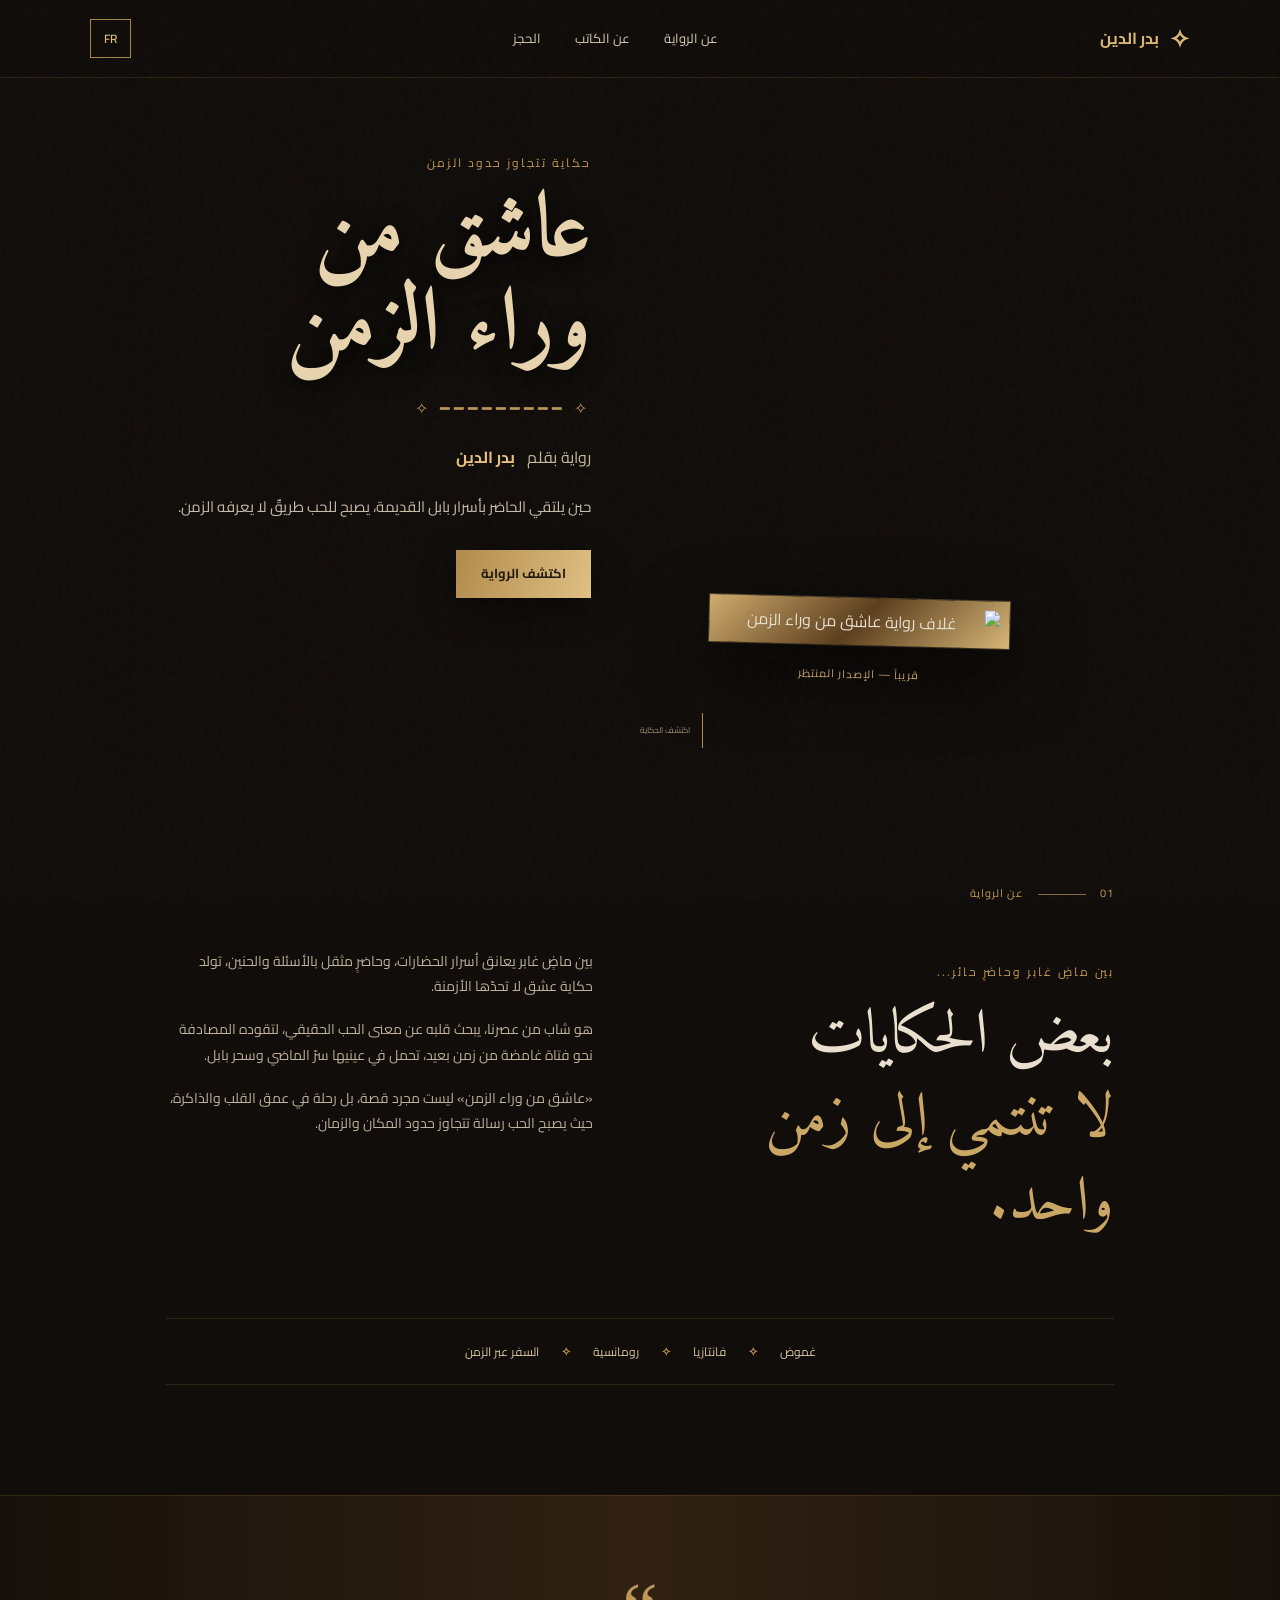
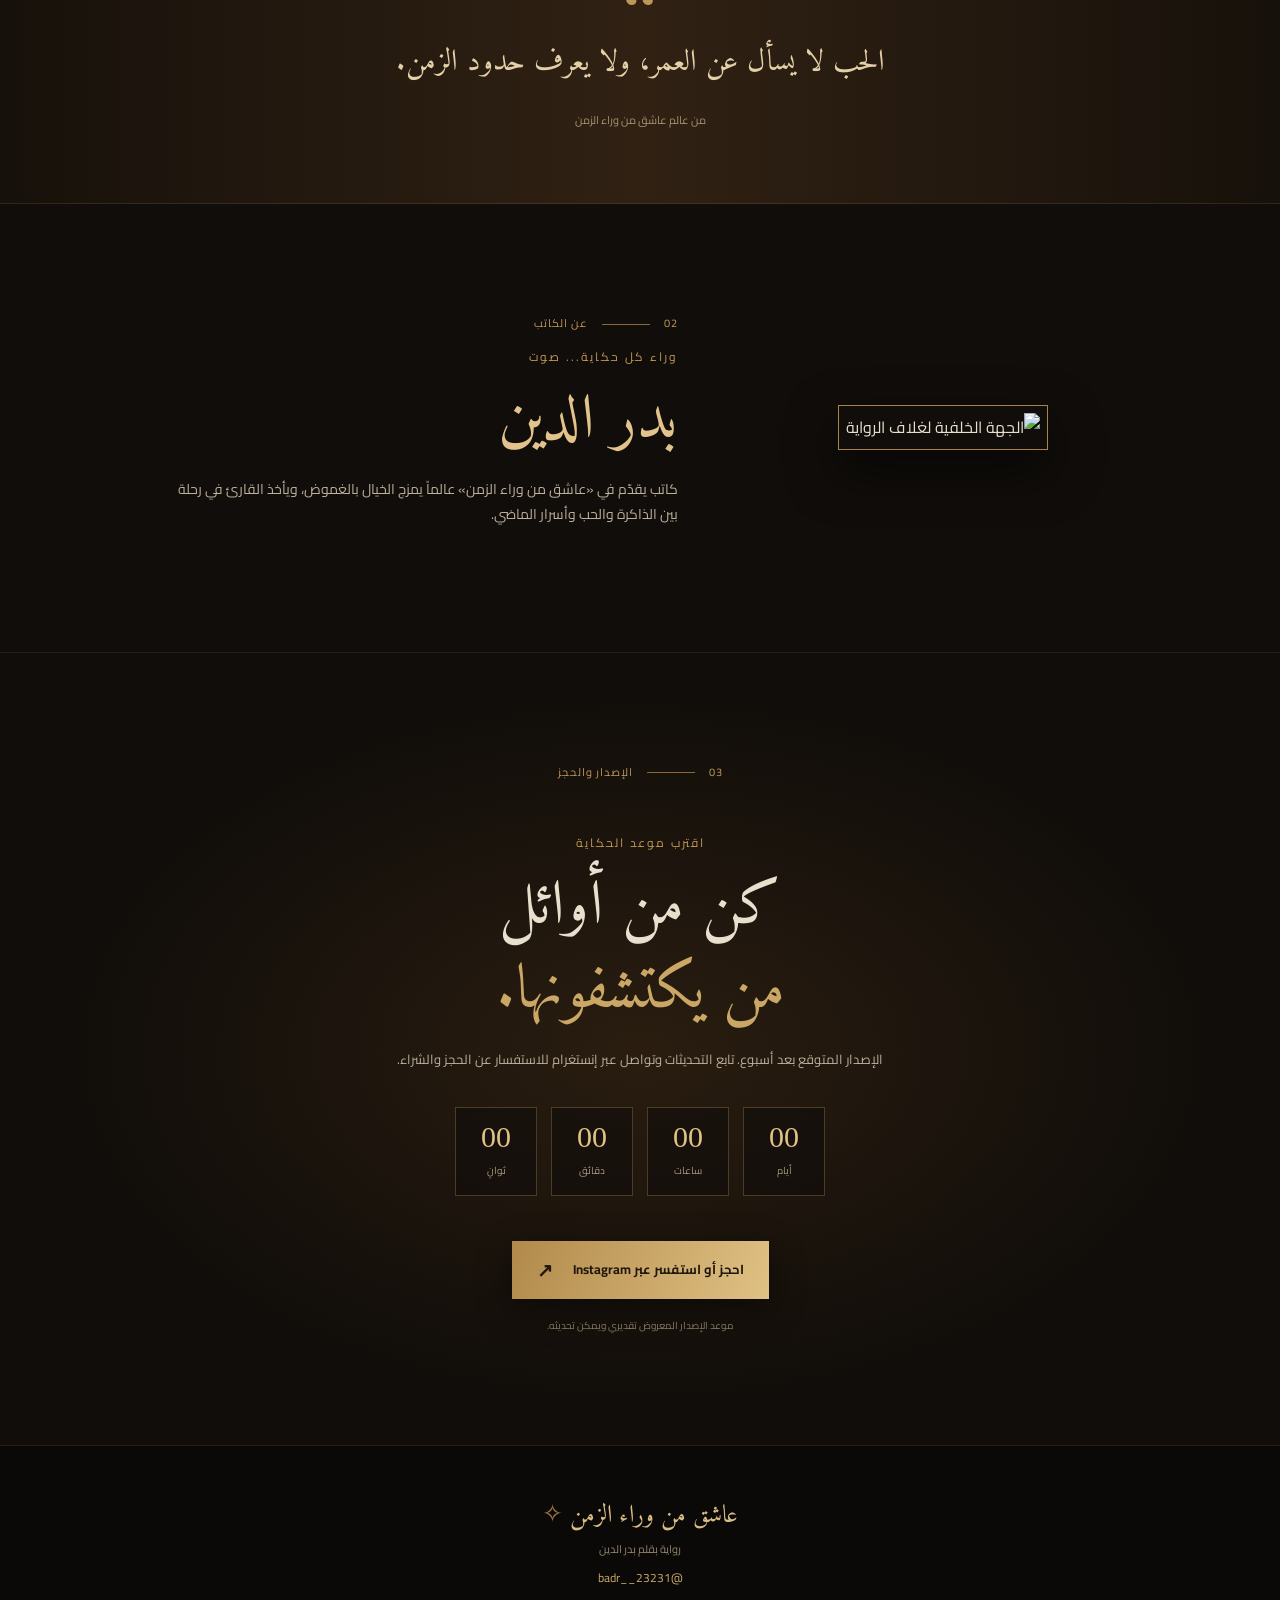
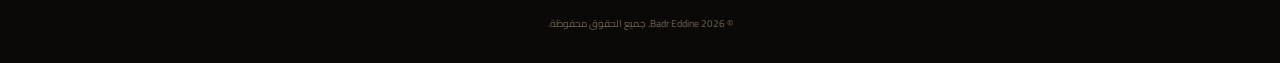
==== index.html @ f55bd892 "Add files via upload" ====
<!doctype html>
<html lang="ar" dir="rtl">
<head>
  <meta charset="utf-8">
  <meta name="viewport" content="width=device-width, initial-scale=1">
  <meta name="theme-color" content="#100d0a">
  <meta name="description" content="عاشق من وراء الزمن — رواية بقلم بدر الدين. حكاية عشق وغموض بين الحاضر وبابل القديمة.">
  <title>عاشق من وراء الزمن | بدر الدين</title>
  <link rel="preconnect" href="https://fonts.googleapis.com">
  <link rel="preconnect" href="https://fonts.gstatic.com" crossorigin>
  <link href="https://fonts.googleapis.com/css2?family=Amiri:wght@400;700&family=Cairo:wght@400;500;600;700;800&display=swap" rel="stylesheet">
  <link rel="stylesheet" href="style.css">
</head>
<body>
  <div class="grain"></div>
  <header class="topbar">
    <a class="brand" href="#home" aria-label="الرئيسية">
      <span class="brand-mark">✧</span>
      <span data-ar="بدر الدين" data-fr="Badr Eddine">بدر الدين</span>
    </a>
    <nav>
      <a href="#story" data-ar="عن الرواية" data-fr="Le roman">عن الرواية</a>
      <a href="#author" data-ar="عن الكاتب" data-fr="L’auteur">عن الكاتب</a>
      <a href="#reserve" data-ar="الحجز" data-fr="Réservation">الحجز</a>
    </nav>
    <button class="lang-switch" id="langBtn" type="button" aria-label="Change language">FR</button>
  </header>

  <main id="home">
    <section class="hero">
      <div class="hero-shade"></div>
      <div class="hero-content">
        <p class="eyebrow" data-ar="حكاية تتجاوز حدود الزمن" data-fr="Une histoire au-delà du temps">حكاية تتجاوز حدود الزمن</p>
        <h1 data-ar="عاشق من<br>وراء الزمن" data-fr="Un amoureux<br>au-delà du temps">عاشق من<br>وراء الزمن</h1>
        <div class="ornament">✧ ━━━━━━━━━ ✧</div>
        <p class="byline"><span data-ar="رواية بقلم" data-fr="Un roman de">رواية بقلم</span> <strong data-ar="بدر الدين" data-fr="Badr Eddine">بدر الدين</strong></p>
        <p class="hero-copy" data-ar="حين يلتقي الحاضر بأسرار بابل القديمة، يصبح للحب طريقٌ لا يعرفه الزمن." data-fr="Lorsque le présent rencontre les secrets de l’ancienne Babylone, l’amour emprunte un chemin que le temps ne connaît pas.">حين يلتقي الحاضر بأسرار بابل القديمة، يصبح للحب طريقٌ لا يعرفه الزمن.</p>
        <a class="button button-gold" href="#story" data-ar="اكتشف الرواية" data-fr="Découvrir le roman">اكتشف الرواية</a>
      </div>
      <div class="hero-cover-wrap">
        <div class="cover-frame"><img src="assets/front-cover.png" alt="غلاف رواية عاشق من وراء الزمن"></div>
        <span class="cover-caption" data-ar="قريباً — الإصدار المنتظر" data-fr="Bientôt — sortie attendue">قريباً — الإصدار المنتظر</span>
      </div>
      <div class="scroll-cue"><span></span><small data-ar="اكتشف الحكاية" data-fr="Explorer">اكتشف الحكاية</small></div>
    </section>

    <section class="intro section" id="story">
      <div class="section-label"><span>01</span><i></i><span data-ar="عن الرواية" data-fr="Le roman">عن الرواية</span></div>
      <div class="intro-grid">
        <div>
          <p class="kicker" data-ar="بين ماضٍ غابر وحاضرٍ حائر..." data-fr="Entre un passé lointain et un présent troublé...">بين ماضٍ غابر وحاضرٍ حائر...</p>
          <h2 data-ar="بعض الحكايات<br><em>لا تنتمي إلى زمن واحد.</em>" data-fr="Certaines histoires<br><em>n’appartiennent à aucune époque.</em>">بعض الحكايات<br><em>لا تنتمي إلى زمن واحد.</em></h2>
        </div>
        <div class="story-text">
          <p data-ar="بين ماضٍ غابر يعانق أسرار الحضارات، وحاضرٍ مثقل بالأسئلة والحنين، تولد حكاية عشق لا تحدّها الأزمنة." data-fr="Entre un passé lointain, gardien des secrets des civilisations, et un présent chargé de questions et de nostalgie, naît une histoire d’amour que le temps ne peut limiter.">بين ماضٍ غابر يعانق أسرار الحضارات، وحاضرٍ مثقل بالأسئلة والحنين، تولد حكاية عشق لا تحدّها الأزمنة.</p>
          <p data-ar="هو شاب من عصرنا، يبحث قلبه عن معنى الحب الحقيقي، لتقوده المصادفة نحو فتاة غامضة من زمن بعيد، تحمل في عينيها سرّ الماضي وسحر بابل." data-fr="C’est un jeune homme de notre époque, en quête du véritable amour. Le hasard le conduit vers une jeune femme mystérieuse venue d’un autre temps, porteuse des secrets du passé et de la magie de Babylone.">هو شاب من عصرنا، يبحث قلبه عن معنى الحب الحقيقي، لتقوده المصادفة نحو فتاة غامضة من زمن بعيد، تحمل في عينيها سرّ الماضي وسحر بابل.</p>
          <p data-ar="«عاشق من وراء الزمن» ليست مجرد قصة، بل رحلة في عمق القلب والذاكرة، حيث يصبح الحب رسالة تتجاوز حدود المكان والزمان." data-fr="« Un amoureux au-delà du temps » est plus qu’une histoire : un voyage au cœur de l’âme et de la mémoire, où l’amour devient un message qui dépasse l’espace et le temps.">«عاشق من وراء الزمن» ليست مجرد قصة، بل رحلة في عمق القلب والذاكرة، حيث يصبح الحب رسالة تتجاوز حدود المكان والزمان.</p>
        </div>
      </div>
      <div class="themes">
        <span data-ar="غموض" data-fr="Mystère">غموض</span><b>✧</b>
        <span data-ar="فانتازيا" data-fr="Fantasy">فانتازيا</span><b>✧</b>
        <span data-ar="رومانسية" data-fr="Romance">رومانسية</span><b>✧</b>
        <span data-ar="السفر عبر الزمن" data-fr="Voyage dans le temps">السفر عبر الزمن</span>
      </div>
    </section>

    <section class="quote-band">
      <div class="quote-symbol">“</div>
      <blockquote data-ar="الحب لا يسأل عن العمر، ولا يعرف حدود الزمن." data-fr="L’amour ne demande pas l’âge et ne connaît pas les frontières du temps.">الحب لا يسأل عن العمر، ولا يعرف حدود الزمن.</blockquote>
      <span data-ar="من عالم عاشق من وراء الزمن" data-fr="De l’univers du roman">من عالم عاشق من وراء الزمن</span>
    </section>

    <section class="author section" id="author">
      <div class="author-art"><img src="assets/back-cover.png" alt="الجهة الخلفية لغلاف الرواية"></div>
      <div class="author-copy">
        <div class="section-label"><span>02</span><i></i><span data-ar="عن الكاتب" data-fr="L’auteur">عن الكاتب</span></div>
        <p class="kicker" data-ar="وراء كل حكاية... صوت" data-fr="Derrière chaque histoire… une voix">وراء كل حكاية... صوت</p>
        <h2 data-ar="بدر الدين" data-fr="Badr Eddine">بدر الدين</h2>
        <p data-ar="كاتب يقدّم في «عاشق من وراء الزمن» عالماً يمزج الخيال بالغموض، ويأخذ القارئ في رحلة بين الذاكرة والحب وأسرار الماضي." data-fr="Avec « Un amoureux au-delà du temps », Badr Eddine propose un univers mêlant imaginaire et mystère, dans un voyage entre mémoire, amour et secrets du passé.">كاتب يقدّم في «عاشق من وراء الزمن» عالماً يمزج الخيال بالغموض، ويأخذ القارئ في رحلة بين الذاكرة والحب وأسرار الماضي.</p>
      </div>
    </section>

    <section class="release section" id="reserve">
      <div class="section-label"><span>03</span><i></i><span data-ar="الإصدار والحجز" data-fr="Sortie et réservation">الإصدار والحجز</span></div>
      <p class="kicker" data-ar="اقترب موعد الحكاية" data-fr="Le début de l’histoire approche">اقترب موعد الحكاية</p>
      <h2 data-ar="كن من أوائل<br><em>من يكتشفونها.</em>" data-fr="Soyez parmi les premiers<br><em>à la découvrir.</em>">كن من أوائل<br><em>من يكتشفونها.</em></h2>
      <p class="release-note" data-ar="الإصدار المتوقع بعد أسبوع. تابع التحديثات وتواصل عبر إنستغرام للاستفسار عن الحجز والشراء." data-fr="Sortie prévue dans une semaine. Suivez les actualités et contactez-nous sur Instagram pour toute question concernant la réservation et l’achat.">الإصدار المتوقع بعد أسبوع. تابع التحديثات وتواصل عبر إنستغرام للاستفسار عن الحجز والشراء.</p>
      <div class="countdown" aria-label="العد التنازلي">
        <div><strong id="days">07</strong><span data-ar="أيام" data-fr="Jours">أيام</span></div>
        <div><strong id="hours">00</strong><span data-ar="ساعات" data-fr="Heures">ساعات</span></div>
        <div><strong id="minutes">00</strong><span data-ar="دقائق" data-fr="Minutes">دقائق</span></div>
        <div><strong id="seconds">00</strong><span data-ar="ثوانٍ" data-fr="Secondes">ثوانٍ</span></div>
      </div>
      <a class="button button-gold instagram-button" href="https://www.instagram.com/badr__23231/" target="_blank" rel="noopener noreferrer">
        <span data-ar="احجز أو استفسر عبر Instagram" data-fr="Réserver ou demander via Instagram">احجز أو استفسر عبر Instagram</span><b>↗</b>
      </a>
      <small class="fineprint" data-ar="موعد الإصدار المعروض تقديري ويمكن تحديثه." data-fr="La date de sortie affichée est indicative et peut être modifiée.">موعد الإصدار المعروض تقديري ويمكن تحديثه.</small>
    </section>
  </main>

  <footer>
    <div class="footer-brand">عاشق من وراء الزمن <span>✧</span></div>
    <p data-ar="رواية بقلم بدر الدين" data-fr="Un roman de Badr Eddine">رواية بقلم بدر الدين</p>
    <a href="https://www.instagram.com/badr__23231/" target="_blank" rel="noopener noreferrer">@badr__23231</a>
    <small>© <span id="year"></span> Badr Eddine. <span data-ar="جميع الحقوق محفوظة." data-fr="Tous droits réservés.">جميع الحقوق محفوظة.</span></small>
  </footer>
  <script src="script.js"></script>
</body>
</html>
---- style.css ----
*{box-sizing:border-box}html{scroll-behavior:smooth}body{margin:0;background:#100d0a;color:#e9dfce;font-family:"Cairo",sans-serif;line-height:1.8}body:lang(fr){font-family:"Cairo",sans-serif}.grain{position:fixed;inset:0;pointer-events:none;z-index:10;opacity:.07;background-image:url("data:image/svg+xml,%3Csvg viewBox='0 0 180 180' xmlns='http://www.w3.org/2000/svg'%3E%3Cfilter id='n'%3E%3CfeTurbulence type='fractalNoise' baseFrequency='.9' numOctaves='3' stitchTiles='stitch'/%3E%3C/filter%3E%3Crect width='100%25' height='100%25' filter='url(%23n)' opacity='.35'/%3E%3C/svg%3E")}.topbar{height:78px;padding:0 7vw;display:flex;align-items:center;justify-content:space-between;background:#100d0ae8;border-bottom:1px solid #b28b4b30;position:absolute;z-index:5;top:0;left:0;right:0}.brand{display:flex;gap:10px;align-items:center;color:#d9b875;text-decoration:none;font-weight:700}.brand-mark{font-size:25px}nav{display:flex;gap:34px}nav a{color:#d8cbb8;text-decoration:none;font-size:13px;transition:.2s}nav a:hover,footer a:hover{color:#d8b36d}.lang-switch{border:1px solid #a8864c;color:#e5c27e;background:transparent;padding:7px 13px;cursor:pointer;font:600 12px Cairo}.hero{min-height:760px;position:relative;display:grid;grid-template-columns:1.1fr .9fr;align-items:center;padding:140px 12vw 90px;overflow:hidden;background:linear-gradient(90deg,#100d0a 5%,#100d0ac9 45%,#100d0a55),url("assets/back-cover.png") center/cover}.hero:after{content:"";position:absolute;inset:0;background:radial-gradient(ellipse at 70% 50%,transparent 0,#100d0a88 72%);pointer-events:none}.hero-content,.hero-cover-wrap{position:relative;z-index:1}.eyebrow,.kicker{color:#c49a55;letter-spacing:2px;font-size:12px}.hero h1{font-family:"Amiri",serif;font-size:clamp(58px,7vw,100px);line-height:1.05;font-weight:700;margin:12px 0;color:#e7d4ae;text-shadow:0 5px 25px #000}.ornament{color:#bd9659;letter-spacing:4px;margin:20px 0}.byline{color:#c6b79e}.byline strong{color:#e6c27d;margin-inline-start:8px}.hero-copy{max-width:460px;color:#c7bba9;font-size:15px;margin:22px 0 30px}.button{display:inline-flex;align-items:center;gap:20px;padding:12px 25px;text-decoration:none;font-size:13px;font-weight:700;transition:.25s}.button-gold{background:linear-gradient(110deg,#b18a4b,#e0c184);color:#21180d;box-shadow:0 10px 35px #0007}.button-gold:hover{transform:translateY(-3px);box-shadow:0 14px 38px #000a}.hero-cover-wrap{justify-self:center;width:min(300px,80%);text-align:center;transform:rotate(1.5deg)}.cover-frame{padding:9px;background:linear-gradient(135deg,#d0ac6d,#5b3e1d,#d7b777);box-shadow:0 25px 70px #000c,0 0 0 1px #e0bd7a55}.cover-frame img{display:block;width:100%;height:auto}.cover-caption{display:block;margin-top:20px;color:#c5a36b;font-size:11px;letter-spacing:1px}.scroll-cue{position:absolute;bottom:26px;left:50%;z-index:2;display:flex;align-items:center;gap:12px;color:#9d8d75;font-size:10px}.scroll-cue span{height:35px;width:1px;background:#b58b4e}.section{padding:110px 13vw}.section-label{display:flex;align-items:center;gap:14px;color:#c29a5a;font-size:11px;letter-spacing:1px}.section-label i{display:block;width:48px;height:1px;background:#88683b}.intro-grid{display:grid;grid-template-columns:1fr 1fr;gap:10%;margin-top:45px}.intro h2,.author h2,.release h2{font-family:"Amiri",serif;font-size:clamp(38px,5vw,62px);line-height:1.35;font-weight:400;margin:12px 0}.intro h2 em,.release h2 em{font-style:normal;color:#cba766}.story-text{color:#bdb09c;font-size:14px}.story-text p{margin:0 0 18px}.themes{display:flex;justify-content:center;align-items:center;gap:22px;margin-top:60px;padding:22px 0;border-top:1px solid #a7834933;border-bottom:1px solid #a7834933;color:#d8c6a5;font-size:12px}.themes b{color:#b58b4e}.quote-band{padding:70px 20px;text-align:center;background:linear-gradient(90deg,#17110b,#302113,#17110b);border-block:1px solid #a7834930}.quote-symbol{font:80px Georgia;color:#bd9659;height:55px}.quote-band blockquote{font:30px "Amiri",serif;color:#e4d0a8;margin:15px auto}.quote-band span{font-size:11px;color:#a99472}.author{display:grid;grid-template-columns:.8fr 1.2fr;gap:10%;align-items:center}.author-art{max-width:290px;justify-self:center;padding:7px;border:1px solid #a78249;box-shadow:0 20px 50px #0008}.author-art img{width:100%;display:block}.author-copy>p:last-child{color:#bdb09c;max-width:550px;font-size:14px}.author h2{color:#e1c38b}.release{text-align:center;background:radial-gradient(ellipse at center,#2a1d10 0,#100d0a 65%);border-top:1px solid #a7834925}.release .section-label{justify-content:center}.release .kicker{margin-top:50px}.release h2{margin:10px 0 15px}.release-note{max-width:560px;margin:0 auto;color:#bdb09c;font-size:13px}.countdown{display:flex;justify-content:center;gap:14px;margin:35px 0}.countdown div{width:82px;padding:12px 5px;border:1px solid #a7834960;background:#100d0a99}.countdown strong{display:block;font:30px Georgia;color:#e1c184}.countdown span{font-size:10px;color:#a9987e}.instagram-button{margin-top:10px}.instagram-button b{font-size:19px}.fineprint{display:block;color:#877963;font-size:10px;margin-top:18px}footer{text-align:center;padding:48px 20px 30px;border-top:1px solid #a7834930;background:#0b0907}footer .footer-brand{font:25px "Amiri",serif;color:#d9bd86}footer .footer-brand span{color:#a37a3f}footer p{font-size:11px;color:#95856c;margin:2px}footer a{color:#c9a96d;text-decoration:none;font-size:12px}footer small{display:block;margin-top:25px;color:#70634f;font-size:10px}
@media(max-width:800px){.topbar{height:68px;padding:0 5vw}nav{gap:13px}nav a{font-size:11px}.hero{grid-template-columns:1fr;gap:40px;text-align:center;padding:125px 8vw 85px;background-position:center}.hero-content{order:1}.hero-cover-wrap{order:0;width:190px}.hero h1{font-size:66px}.hero-copy{margin-inline:auto}.scroll-cue{display:none}.section{padding:75px 8vw}.intro-grid,.author{grid-template-columns:1fr;gap:25px}.intro h2{font-size:46px}.themes{gap:10px;flex-wrap:wrap}.quote-band blockquote{font-size:24px}.author-art{width:190px;order:2}.author-copy{order:1}.release h2{font-size:48px}}@media(max-width:430px){.brand{font-size:12px}nav{gap:9px}nav a{font-size:10px}.lang-switch{padding:5px 8px}.hero h1{font-size:56px}.countdown{gap:6px}.countdown div{width:67px}.countdown strong{font-size:25px}}
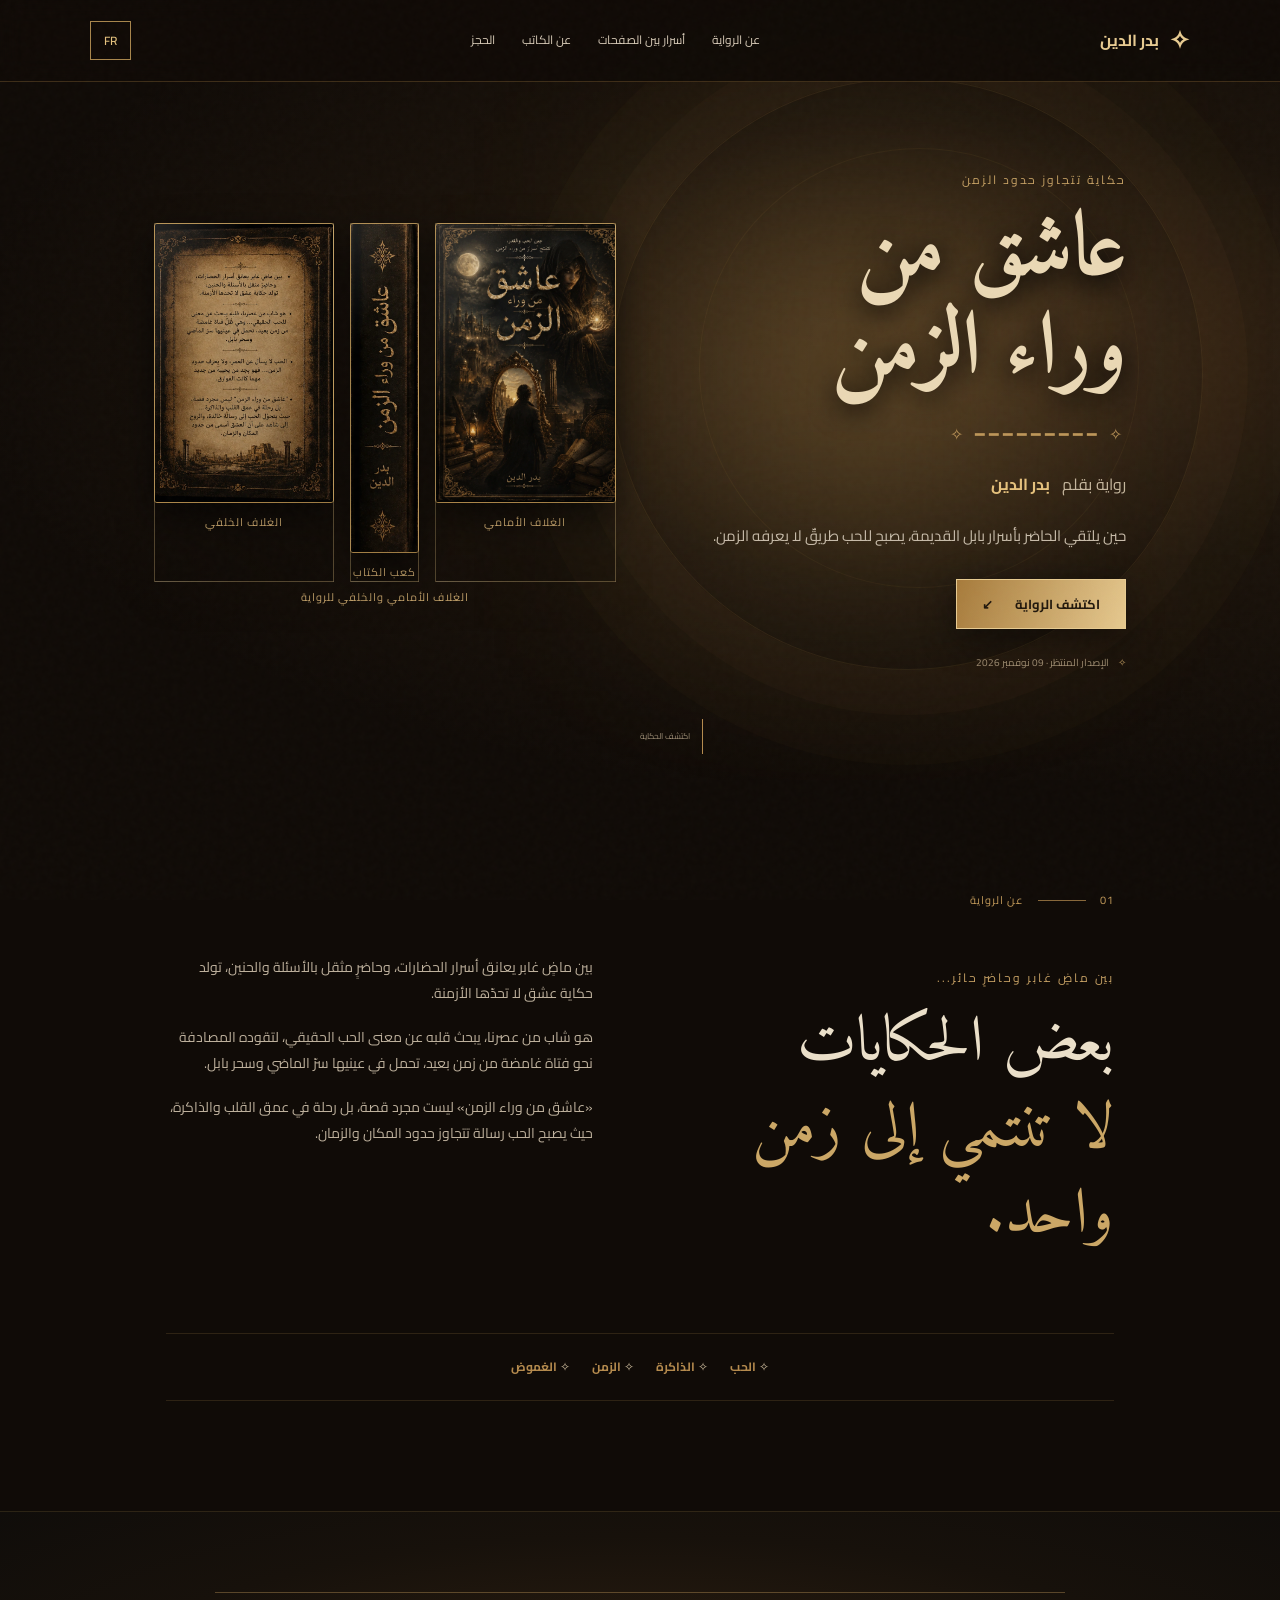
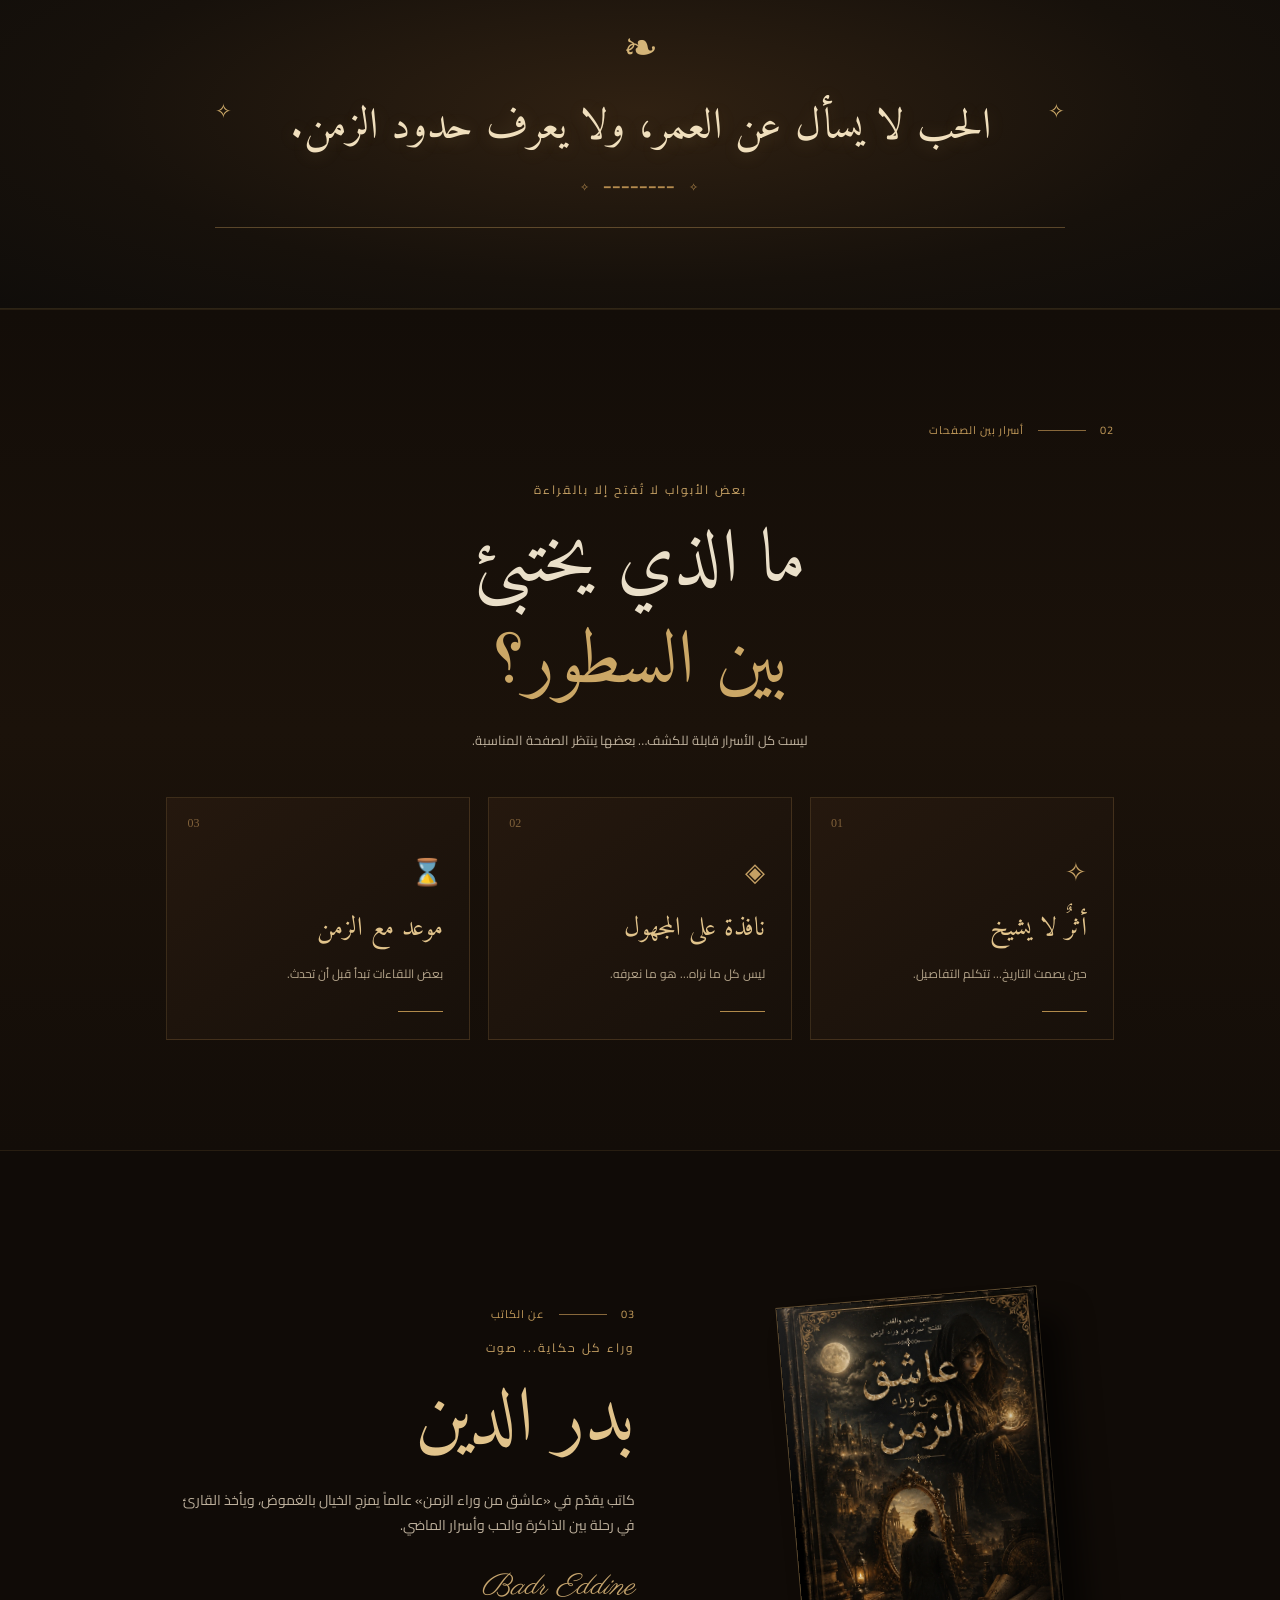
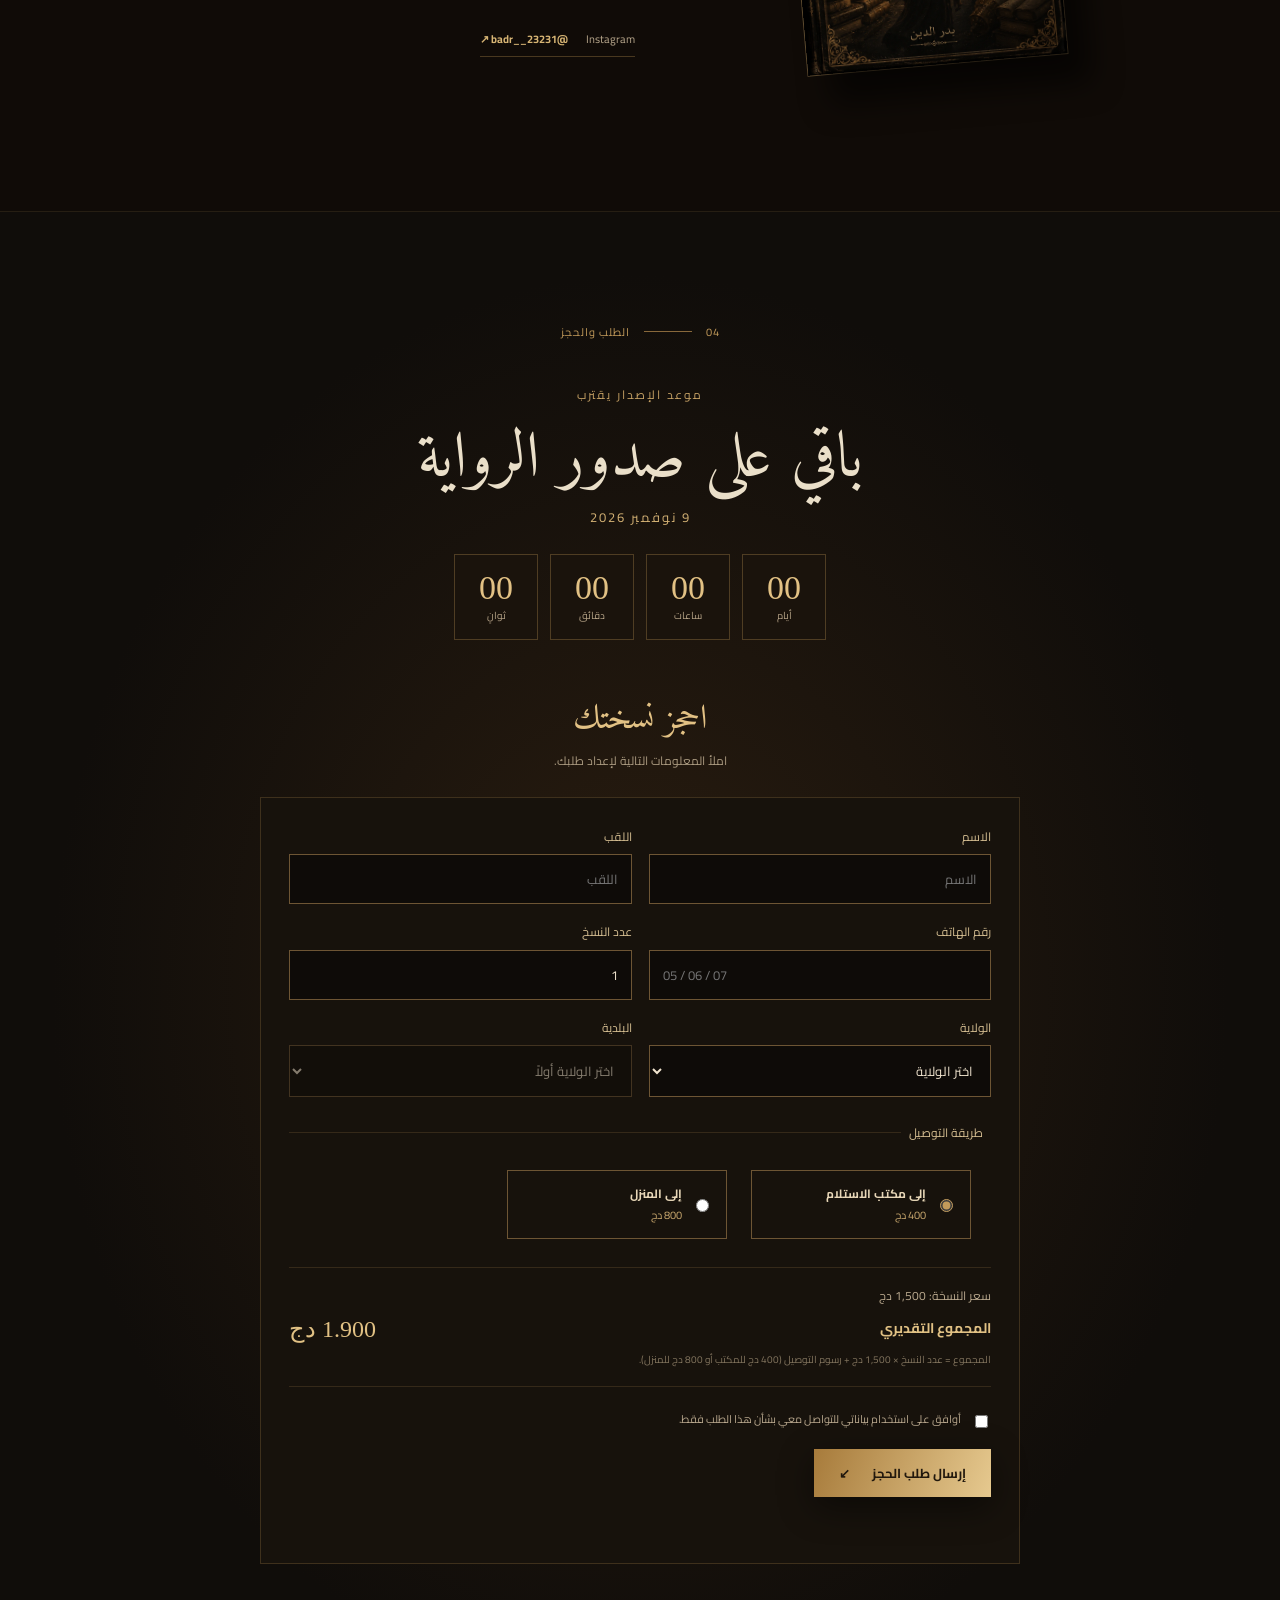
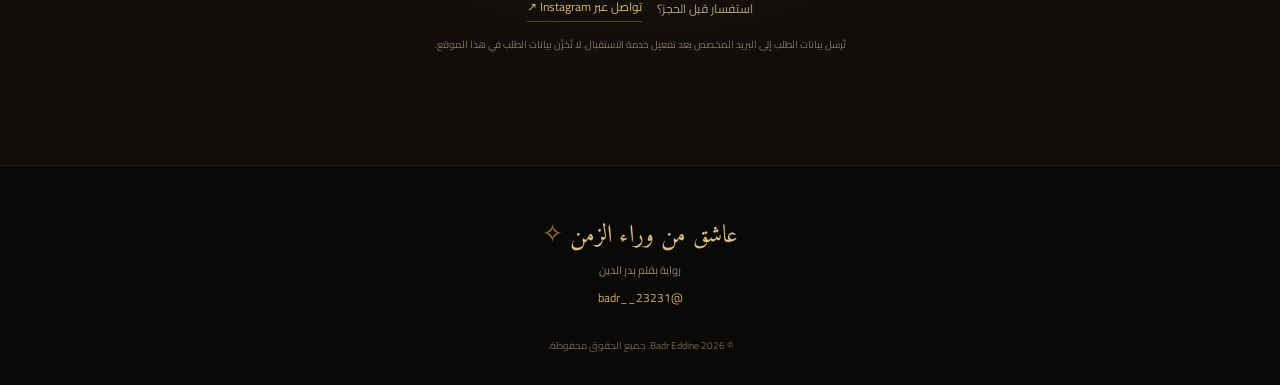
==== commit d1cce1e5: "Add files via upload" ====
--- a/index.html
+++ b/index.html
@@ -1,110 +1,337 @@
+
 <!doctype html>
 <html lang="ar" dir="rtl">
 <head>
-  <meta charset="utf-8">
-  <meta name="viewport" content="width=device-width, initial-scale=1">
-  <meta name="theme-color" content="#100d0a">
-  <meta name="description" content="عاشق من وراء الزمن — رواية بقلم بدر الدين. حكاية عشق وغموض بين الحاضر وبابل القديمة.">
-  <title>عاشق من وراء الزمن | بدر الدين</title>
-  <link rel="preconnect" href="https://fonts.googleapis.com">
-  <link rel="preconnect" href="https://fonts.gstatic.com" crossorigin>
-  <link href="https://fonts.googleapis.com/css2?family=Amiri:wght@400;700&family=Cairo:wght@400;500;600;700;800&display=swap" rel="stylesheet">
-  <link rel="stylesheet" href="style.css">
+<meta charset="utf-8">
+<meta name="viewport" content="width=device-width,initial-scale=1">
+<meta name="theme-color" content="#130d08">
+<meta name="description" content="عاشق من وراء الزمن — رواية بقلم بدر الدين.">
+<title>عاشق من وراء الزمن | بدر الدين</title>
+<link rel="preconnect" href="https://fonts.googleapis.com">
+<link rel="preconnect" href="https://fonts.gstatic.com" crossorigin>
+<link href="https://fonts.googleapis.com/css2?family=Amiri:wght@400;700&family=Cairo:wght@400;500;600;700;800&family=Parisienne&display=swap" rel="stylesheet">
+<link rel="stylesheet" href="style.css">
+<script src="config.js"></script>
 </head>
 <body>
-  <div class="grain"></div>
-  <header class="topbar">
-    <a class="brand" href="#home" aria-label="الرئيسية">
-      <span class="brand-mark">✧</span>
-      <span data-ar="بدر الدين" data-fr="Badr Eddine">بدر الدين</span>
+<div class="grain" aria-hidden="true"></div>
+
+<div class="intro-screen" id="introScreen" aria-hidden="true">
+  <div class="intro-star">✧</div>
+  <p class="intro-small" data-ar="حكاية تتجاوز حدود الزمن" data-fr="Une histoire au-delà du temps">حكاية تتجاوز حدود الزمن</p>
+  <h2><span>عاشق</span><span>من وراء الزمن</span></h2>
+  <div class="intro-line"></div>
+  <small data-ar="بقلم بدر الدين" data-fr="Par Badr Eddine">بقلم بدر الدين</small>
+</div>
+
+<header class="topbar">
+  <a class="brand" href="#home" aria-label="عاشق من وراء الزمن">
+    <span class="brand-mark">✧</span>
+    <span>بدر الدين</span>
+  </a>
+
+  <button class="menu-toggle" id="menuToggle" aria-label="فتح القائمة" aria-expanded="false">☰</button>
+
+  <nav id="mainNav">
+    <a href="#story" data-ar="عن الرواية" data-fr="Le roman">عن الرواية</a>
+    <a href="#secrets" data-ar="أسرار بين الصفحات" data-fr="Secrets entre les pages">أسرار بين الصفحات</a>
+    <a href="#author" data-ar="عن الكاتب" data-fr="L’auteur">عن الكاتب</a>
+    <a href="#reserve" data-ar="الحجز" data-fr="Précommande">الحجز</a>
+  </nav>
+
+  <button class="lang-switch" id="langBtn" type="button" aria-label="Changer la langue">FR</button>
+</header>
+
+<main id="home">
+
+<section class="hero">
+  <div class="hero-orbit" aria-hidden="true"></div>
+  <div class="hero-glow"></div>
+
+  <div class="hero-content">
+    <p class="eyebrow fade-in" data-ar="حكاية تتجاوز حدود الزمن" data-fr="Une histoire au-delà du temps">حكاية تتجاوز حدود الزمن</p>
+
+    <h1 class="hero-title" data-ar="عاشق من<br>وراء الزمن" data-fr="Un amoureux<br>au-delà du temps">عاشق من<br>وراء الزمن</h1>
+
+    <div class="ornament">✧ ━━━━━━━━━ ✧</div>
+
+    <p class="byline">
+      <span data-ar="رواية بقلم" data-fr="Un roman de">رواية بقلم</span>
+      <strong data-ar="بدر الدين" data-fr="Badr Eddine">بدر الدين</strong>
+    </p>
+
+    <p class="hero-copy" data-ar="حين يلتقي الحاضر بأسرار بابل القديمة، يصبح للحب طريقٌ لا يعرفه الزمن." data-fr="Lorsque le présent rencontre les secrets de l’ancienne Babylone, l’amour emprunte un chemin que le temps ne connaît pas.">حين يلتقي الحاضر بأسرار بابل القديمة، يصبح للحب طريقٌ لا يعرفه الزمن.</p>
+
+    <a class="button button-gold" href="#story">
+      <span data-ar="اكتشف الرواية" data-fr="Découvrir le roman">اكتشف الرواية</span>
+      <span>↙</span>
     </a>
-    <nav>
-      <a href="#story" data-ar="عن الرواية" data-fr="Le roman">عن الرواية</a>
-      <a href="#author" data-ar="عن الكاتب" data-fr="L’auteur">عن الكاتب</a>
-      <a href="#reserve" data-ar="الحجز" data-fr="Réservation">الحجز</a>
-    </nav>
-    <button class="lang-switch" id="langBtn" type="button" aria-label="Change language">FR</button>
-  </header>
-
-  <main id="home">
-    <section class="hero">
-      <div class="hero-shade"></div>
-      <div class="hero-content">
-        <p class="eyebrow" data-ar="حكاية تتجاوز حدود الزمن" data-fr="Une histoire au-delà du temps">حكاية تتجاوز حدود الزمن</p>
-        <h1 data-ar="عاشق من<br>وراء الزمن" data-fr="Un amoureux<br>au-delà du temps">عاشق من<br>وراء الزمن</h1>
-        <div class="ornament">✧ ━━━━━━━━━ ✧</div>
-        <p class="byline"><span data-ar="رواية بقلم" data-fr="Un roman de">رواية بقلم</span> <strong data-ar="بدر الدين" data-fr="Badr Eddine">بدر الدين</strong></p>
-        <p class="hero-copy" data-ar="حين يلتقي الحاضر بأسرار بابل القديمة، يصبح للحب طريقٌ لا يعرفه الزمن." data-fr="Lorsque le présent rencontre les secrets de l’ancienne Babylone, l’amour emprunte un chemin que le temps ne connaît pas.">حين يلتقي الحاضر بأسرار بابل القديمة، يصبح للحب طريقٌ لا يعرفه الزمن.</p>
-        <a class="button button-gold" href="#story" data-ar="اكتشف الرواية" data-fr="Découvrir le roman">اكتشف الرواية</a>
-      </div>
-      <div class="hero-cover-wrap">
-        <div class="cover-frame"><img src="assets/front-cover.png" alt="غلاف رواية عاشق من وراء الزمن"></div>
-        <span class="cover-caption" data-ar="قريباً — الإصدار المنتظر" data-fr="Bientôt — sortie attendue">قريباً — الإصدار المنتظر</span>
-      </div>
-      <div class="scroll-cue"><span></span><small data-ar="اكتشف الحكاية" data-fr="Explorer">اكتشف الحكاية</small></div>
-    </section>
-
-    <section class="intro section" id="story">
-      <div class="section-label"><span>01</span><i></i><span data-ar="عن الرواية" data-fr="Le roman">عن الرواية</span></div>
-      <div class="intro-grid">
-        <div>
-          <p class="kicker" data-ar="بين ماضٍ غابر وحاضرٍ حائر..." data-fr="Entre un passé lointain et un présent troublé...">بين ماضٍ غابر وحاضرٍ حائر...</p>
-          <h2 data-ar="بعض الحكايات<br><em>لا تنتمي إلى زمن واحد.</em>" data-fr="Certaines histoires<br><em>n’appartiennent à aucune époque.</em>">بعض الحكايات<br><em>لا تنتمي إلى زمن واحد.</em></h2>
-        </div>
-        <div class="story-text">
-          <p data-ar="بين ماضٍ غابر يعانق أسرار الحضارات، وحاضرٍ مثقل بالأسئلة والحنين، تولد حكاية عشق لا تحدّها الأزمنة." data-fr="Entre un passé lointain, gardien des secrets des civilisations, et un présent chargé de questions et de nostalgie, naît une histoire d’amour que le temps ne peut limiter.">بين ماضٍ غابر يعانق أسرار الحضارات، وحاضرٍ مثقل بالأسئلة والحنين، تولد حكاية عشق لا تحدّها الأزمنة.</p>
-          <p data-ar="هو شاب من عصرنا، يبحث قلبه عن معنى الحب الحقيقي، لتقوده المصادفة نحو فتاة غامضة من زمن بعيد، تحمل في عينيها سرّ الماضي وسحر بابل." data-fr="C’est un jeune homme de notre époque, en quête du véritable amour. Le hasard le conduit vers une jeune femme mystérieuse venue d’un autre temps, porteuse des secrets du passé et de la magie de Babylone.">هو شاب من عصرنا، يبحث قلبه عن معنى الحب الحقيقي، لتقوده المصادفة نحو فتاة غامضة من زمن بعيد، تحمل في عينيها سرّ الماضي وسحر بابل.</p>
-          <p data-ar="«عاشق من وراء الزمن» ليست مجرد قصة، بل رحلة في عمق القلب والذاكرة، حيث يصبح الحب رسالة تتجاوز حدود المكان والزمان." data-fr="« Un amoureux au-delà du temps » est plus qu’une histoire : un voyage au cœur de l’âme et de la mémoire, où l’amour devient un message qui dépasse l’espace et le temps.">«عاشق من وراء الزمن» ليست مجرد قصة، بل رحلة في عمق القلب والذاكرة، حيث يصبح الحب رسالة تتجاوز حدود المكان والزمان.</p>
-        </div>
-      </div>
-      <div class="themes">
-        <span data-ar="غموض" data-fr="Mystère">غموض</span><b>✧</b>
-        <span data-ar="فانتازيا" data-fr="Fantasy">فانتازيا</span><b>✧</b>
-        <span data-ar="رومانسية" data-fr="Romance">رومانسية</span><b>✧</b>
-        <span data-ar="السفر عبر الزمن" data-fr="Voyage dans le temps">السفر عبر الزمن</span>
-      </div>
-    </section>
-
-    <section class="quote-band">
-      <div class="quote-symbol">“</div>
-      <blockquote data-ar="الحب لا يسأل عن العمر، ولا يعرف حدود الزمن." data-fr="L’amour ne demande pas l’âge et ne connaît pas les frontières du temps.">الحب لا يسأل عن العمر، ولا يعرف حدود الزمن.</blockquote>
-      <span data-ar="من عالم عاشق من وراء الزمن" data-fr="De l’univers du roman">من عالم عاشق من وراء الزمن</span>
-    </section>
-
-    <section class="author section" id="author">
-      <div class="author-art"><img src="assets/back-cover.png" alt="الجهة الخلفية لغلاف الرواية"></div>
-      <div class="author-copy">
-        <div class="section-label"><span>02</span><i></i><span data-ar="عن الكاتب" data-fr="L’auteur">عن الكاتب</span></div>
-        <p class="kicker" data-ar="وراء كل حكاية... صوت" data-fr="Derrière chaque histoire… une voix">وراء كل حكاية... صوت</p>
-        <h2 data-ar="بدر الدين" data-fr="Badr Eddine">بدر الدين</h2>
-        <p data-ar="كاتب يقدّم في «عاشق من وراء الزمن» عالماً يمزج الخيال بالغموض، ويأخذ القارئ في رحلة بين الذاكرة والحب وأسرار الماضي." data-fr="Avec « Un amoureux au-delà du temps », Badr Eddine propose un univers mêlant imaginaire et mystère, dans un voyage entre mémoire, amour et secrets du passé.">كاتب يقدّم في «عاشق من وراء الزمن» عالماً يمزج الخيال بالغموض، ويأخذ القارئ في رحلة بين الذاكرة والحب وأسرار الماضي.</p>
-      </div>
-    </section>
-
-    <section class="release section" id="reserve">
-      <div class="section-label"><span>03</span><i></i><span data-ar="الإصدار والحجز" data-fr="Sortie et réservation">الإصدار والحجز</span></div>
-      <p class="kicker" data-ar="اقترب موعد الحكاية" data-fr="Le début de l’histoire approche">اقترب موعد الحكاية</p>
-      <h2 data-ar="كن من أوائل<br><em>من يكتشفونها.</em>" data-fr="Soyez parmi les premiers<br><em>à la découvrir.</em>">كن من أوائل<br><em>من يكتشفونها.</em></h2>
-      <p class="release-note" data-ar="الإصدار المتوقع بعد أسبوع. تابع التحديثات وتواصل عبر إنستغرام للاستفسار عن الحجز والشراء." data-fr="Sortie prévue dans une semaine. Suivez les actualités et contactez-nous sur Instagram pour toute question concernant la réservation et l’achat.">الإصدار المتوقع بعد أسبوع. تابع التحديثات وتواصل عبر إنستغرام للاستفسار عن الحجز والشراء.</p>
-      <div class="countdown" aria-label="العد التنازلي">
-        <div><strong id="days">07</strong><span data-ar="أيام" data-fr="Jours">أيام</span></div>
-        <div><strong id="hours">00</strong><span data-ar="ساعات" data-fr="Heures">ساعات</span></div>
-        <div><strong id="minutes">00</strong><span data-ar="دقائق" data-fr="Minutes">دقائق</span></div>
-        <div><strong id="seconds">00</strong><span data-ar="ثوانٍ" data-fr="Secondes">ثوانٍ</span></div>
-      </div>
-      <a class="button button-gold instagram-button" href="https://www.instagram.com/badr__23231/" target="_blank" rel="noopener noreferrer">
-        <span data-ar="احجز أو استفسر عبر Instagram" data-fr="Réserver ou demander via Instagram">احجز أو استفسر عبر Instagram</span><b>↗</b>
-      </a>
-      <small class="fineprint" data-ar="موعد الإصدار المعروض تقديري ويمكن تحديثه." data-fr="La date de sortie affichée est indicative et peut être modifiée.">موعد الإصدار المعروض تقديري ويمكن تحديثه.</small>
-    </section>
-  </main>
-
-  <footer>
-    <div class="footer-brand">عاشق من وراء الزمن <span>✧</span></div>
-    <p data-ar="رواية بقلم بدر الدين" data-fr="Un roman de Badr Eddine">رواية بقلم بدر الدين</p>
-    <a href="https://www.instagram.com/badr__23231/" target="_blank" rel="noopener noreferrer">@badr__23231</a>
-    <small>© <span id="year"></span> Badr Eddine. <span data-ar="جميع الحقوق محفوظة." data-fr="Tous droits réservés.">جميع الحقوق محفوظة.</span></small>
-  </footer>
-  <script src="script.js"></script>
+
+    <div class="hero-note">
+      <span class="tiny-star">✧</span>
+      <span data-ar="الإصدار المنتظر · 09 نوفمبر 2026" data-fr="Sortie attendue · 09 novembre 2026">الإصدار المنتظر · 09 نوفمبر 2026</span>
+    </div>
+  </div>
+
+  <div class="hero-book">
+    <div class="book-covers" aria-label="الغلاف الأمامي وكعب الكتاب والغلاف الخلفي">
+      <figure class="cover-card cover-front-card">
+        <img src="assets/cover-front.webp" alt="الغلاف الأمامي لرواية عاشق من وراء الزمن">
+        <figcaption>الغلاف الأمامي</figcaption>
+      </figure>
+      <figure class="cover-card cover-spine-card">
+        <img src="assets/cover-spine.webp" alt="كعب رواية عاشق من وراء الزمن">
+        <figcaption>كعب الكتاب</figcaption>
+      </figure>
+      <figure class="cover-card cover-back-card">
+        <img src="assets/cover-back.webp" alt="الغلاف الخلفي لرواية عاشق من وراء الزمن">
+        <figcaption>الغلاف الخلفي</figcaption>
+      </figure>
+    </div>
+    <span class="cover-caption" data-ar="الغلاف الأمامي والخلفي للرواية" data-fr="Couverture avant et arrière du roman">الغلاف الأمامي والخلفي للرواية</span>
+  </div>
+
+  <div class="scroll-cue">
+    <span></span>
+    <small data-ar="اكتشف الحكاية" data-fr="Explorer l’histoire">اكتشف الحكاية</small>
+  </div>
+</section>
+
+<section class="intro section" id="story">
+  <div class="section-label">
+    <span>01</span>
+    <i></i>
+    <span data-ar="عن الرواية" data-fr="Le roman">عن الرواية</span>
+  </div>
+
+  <div class="intro-grid">
+    <div>
+      <p class="kicker" data-ar="بين ماضٍ غابر وحاضرٍ حائر..." data-fr="Entre un passé lointain et un présent troublé...">بين ماضٍ غابر وحاضرٍ حائر...</p>
+
+      <h2 data-ar="بعض الحكايات<br><em>لا تنتمي إلى زمن واحد.</em>" data-fr="Certaines histoires<br><em>n’appartiennent à aucune époque.</em>">بعض الحكايات<br><em>لا تنتمي إلى زمن واحد.</em></h2>
+    </div>
+
+    <div class="story-text">
+      <p data-ar="بين ماضٍ غابر يعانق أسرار الحضارات، وحاضرٍ مثقل بالأسئلة والحنين، تولد حكاية عشق لا تحدّها الأزمنة." data-fr="Entre un passé lointain, gardien des secrets des civilisations, et un présent chargé de questions et de nostalgie, naît une histoire d’amour que le temps ne peut limiter.">بين ماضٍ غابر يعانق أسرار الحضارات، وحاضرٍ مثقل بالأسئلة والحنين، تولد حكاية عشق لا تحدّها الأزمنة.</p>
+
+      <p data-ar="هو شاب من عصرنا، يبحث قلبه عن معنى الحب الحقيقي، لتقوده المصادفة نحو فتاة غامضة من زمن بعيد، تحمل في عينيها سرّ الماضي وسحر بابل." data-fr="C’est un jeune homme de notre époque, en quête du véritable amour. Le hasard le conduit vers une jeune femme mystérieuse venue d’un autre temps, porteuse des secrets du passé et de la magie de Babylone.">هو شاب من عصرنا، يبحث قلبه عن معنى الحب الحقيقي، لتقوده المصادفة نحو فتاة غامضة من زمن بعيد، تحمل في عينيها سرّ الماضي وسحر بابل.</p>
+
+      <p data-ar="«عاشق من وراء الزمن» ليست مجرد قصة، بل رحلة في عمق القلب والذاكرة، حيث يصبح الحب رسالة تتجاوز حدود المكان والزمان." data-fr="« Un amoureux au-delà du temps » est plus qu’une histoire : un voyage au cœur de l’âme et de la mémoire, où l’amour devient un message qui dépasse l’espace et le temps.">«عاشق من وراء الزمن» ليست مجرد قصة، بل رحلة في عمق القلب والذاكرة، حيث يصبح الحب رسالة تتجاوز حدود المكان والزمان.</p>
+    </div>
+  </div>
+
+  <div class="themes">
+    <span>✧ <b data-ar="الحب" data-fr="Amour">الحب</b></span>
+    <span>✧ <b data-ar="الذاكرة" data-fr="Mémoire">الذاكرة</b></span>
+    <span>✧ <b data-ar="الزمن" data-fr="Temps">الزمن</b></span>
+    <span>✧ <b data-ar="الغموض" data-fr="Mystère">الغموض</b></span>
+  </div>
+</section>
+
+<section class="quote-band">
+  <div class="quote-frame">
+    <div class="quote-symbol">❧</div>
+    <blockquote data-ar="الحب لا يسأل عن العمر، ولا يعرف حدود الزمن." data-fr="L’amour ne demande pas l’âge et ne connaît pas les frontières du temps.">الحب لا يسأل عن العمر، ولا يعرف حدود الزمن.</blockquote>
+    <div class="quote-flourish">✧　━━━━━━━━　✧</div>
+  </div>
+</section>
+
+<section class="secrets section" id="secrets">
+  <div class="section-label">
+    <span>02</span>
+    <i></i>
+    <span data-ar="أسرار بين الصفحات" data-fr="Secrets entre les pages">أسرار بين الصفحات</span>
+  </div>
+
+  <div class="secrets-head">
+    <p class="kicker" data-ar="بعض الأبواب لا تُفتح إلا بالقراءة" data-fr="Certaines portes ne s’ouvrent qu’à la lecture">بعض الأبواب لا تُفتح إلا بالقراءة</p>
+
+    <h2 data-ar="ما الذي يختبئ<br><em>بين السطور؟</em>" data-fr="Que se cache-t-il<br><em>entre les lignes ?</em>">ما الذي يختبئ<br><em>بين السطور؟</em></h2>
+
+    <p data-ar="ليست كل الأسرار قابلة للكشف… بعضها ينتظر الصفحة المناسبة." data-fr="Tous les secrets ne se dévoilent pas… certains attendent la bonne page.">ليست كل الأسرار قابلة للكشف… بعضها ينتظر الصفحة المناسبة.</p>
+  </div>
+
+  <div class="secret-cards">
+    <article class="secret-card">
+      <span class="secret-number">01</span>
+      <div class="secret-icon">✧</div>
+      <h3 data-ar="أثرٌ لا يشيخ" data-fr="Une trace éternelle">أثرٌ لا يشيخ</h3>
+      <p data-ar="حين يصمت التاريخ… تتكلم التفاصيل." data-fr="Quand l’Histoire se tait, les détails parlent.">حين يصمت التاريخ… تتكلم التفاصيل.</p>
+      <span class="secret-line"></span>
+    </article>
+
+    <article class="secret-card">
+      <span class="secret-number">02</span>
+      <div class="secret-icon">◈</div>
+      <h3 data-ar="نافذة على المجهول" data-fr="Une fenêtre sur l’inconnu">نافذة على المجهول</h3>
+      <p data-ar="ليس كل ما نراه… هو ما نعرفه." data-fr="Tout ce que l’on voit n’est pas forcément ce que l’on connaît.">ليس كل ما نراه… هو ما نعرفه.</p>
+      <span class="secret-line"></span>
+    </article>
+
+    <article class="secret-card">
+      <span class="secret-number">03</span>
+      <div class="secret-icon">⌛</div>
+      <h3 data-ar="موعد مع الزمن" data-fr="Un rendez-vous avec le temps">موعد مع الزمن</h3>
+      <p data-ar="بعض اللقاءات تبدأ قبل أن تحدث." data-fr="Certaines rencontres commencent avant même d’avoir lieu.">بعض اللقاءات تبدأ قبل أن تحدث.</p>
+      <span class="secret-line"></span>
+    </article>
+  </div>
+</section>
+
+<section class="author section" id="author">
+  <div class="author-book">
+    <div class="author-book-frame">
+      <img src="assets/cover-front.webp" alt="الغلاف الأصلي لرواية عاشق من وراء الزمن">
+    </div>
+  </div>
+
+  <div class="author-copy">
+    <div class="section-label">
+      <span>03</span>
+      <i></i>
+      <span data-ar="عن الكاتب" data-fr="L’auteur">عن الكاتب</span>
+    </div>
+
+    <p class="kicker" data-ar="وراء كل حكاية... صوت" data-fr="Derrière chaque histoire… une voix">وراء كل حكاية... صوت</p>
+
+    <h2 data-ar="بدر الدين" data-fr="Badr Eddine">بدر الدين</h2>
+
+    <p data-ar="كاتب يقدّم في «عاشق من وراء الزمن» عالماً يمزج الخيال بالغموض، ويأخذ القارئ في رحلة بين الذاكرة والحب وأسرار الماضي." data-fr="Avec « Un amoureux au-delà du temps », Badr Eddine propose un univers mêlant imaginaire et mystère, dans un voyage entre mémoire, amour et secrets du passé.">كاتب يقدّم في «عاشق من وراء الزمن» عالماً يمزج الخيال بالغموض، ويأخذ القارئ في رحلة بين الذاكرة والحب وأسرار الماضي.</p>
+
+    <div class="signature">Badr Eddine</div>
+
+    <a class="author-social" href="https://www.instagram.com/badr__23231/" target="_blank" rel="noopener noreferrer">
+      <span>Instagram</span>
+      <b>@badr__23231 ↗</b>
+    </a>
+  </div>
+</section>
+
+<section class="release section" id="reserve">
+  <div class="section-label centered">
+    <span>04</span>
+    <i></i>
+    <span data-ar="الطلب والحجز" data-fr="Commande et réservation">الطلب والحجز</span>
+  </div>
+
+  <p class="kicker" data-ar="موعد الإصدار يقترب" data-fr="La sortie approche">موعد الإصدار يقترب</p>
+
+  <h2 data-ar="باقي على صدور الرواية" data-fr="Avant la sortie du roman">باقي على صدور الرواية</h2>
+
+  <p class="release-date" data-ar="9 نوفمبر 2026" data-fr="9 novembre 2026">9 نوفمبر 2026</p>
+
+  <div class="countdown" aria-label="العد التنازلي">
+    <div><strong id="cdDays">00</strong><span data-ar="أيام" data-fr="Jours">أيام</span></div>
+    <div><strong id="cdHours">00</strong><span data-ar="ساعات" data-fr="Heures">ساعات</span></div>
+    <div><strong id="cdMinutes">00</strong><span data-ar="دقائق" data-fr="Minutes">دقائق</span></div>
+    <div><strong id="cdSeconds">00</strong><span data-ar="ثوانٍ" data-fr="Secondes">ثوانٍ</span></div>
+  </div>
+
+  <div class="order-heading">
+    <h3 data-ar="احجز نسختك" data-fr="Réservez votre exemplaire">احجز نسختك</h3>
+    <p data-ar="املأ المعلومات التالية لإعداد طلبك." data-fr="Remplissez les informations suivantes pour préparer votre commande.">املأ المعلومات التالية لإعداد طلبك.</p>
+  </div>
+
+  <form id="orderForm" class="order-form">
+    <div class="form-grid">
+      <label>
+        <span data-ar="الاسم" data-fr="Prénom">الاسم</span>
+        <input name="firstName" required autocomplete="given-name" maxlength="70" placeholder="الاسم" data-ar-placeholder="الاسم" data-fr-placeholder="Prénom">
+      </label>
+
+      <label>
+        <span data-ar="اللقب" data-fr="Nom">اللقب</span>
+        <input name="lastName" required autocomplete="family-name" maxlength="70" placeholder="اللقب" data-ar-placeholder="اللقب" data-fr-placeholder="Nom">
+      </label>
+
+      <label>
+        <span data-ar="رقم الهاتف" data-fr="Téléphone">رقم الهاتف</span>
+        <input name="phone" type="tel" required inputmode="tel" autocomplete="tel" maxlength="20" placeholder="05 / 06 / 07" data-ar-placeholder="05 / 06 / 07" data-fr-placeholder="05 / 06 / 07">
+      </label>
+
+      <label>
+        <span data-ar="عدد النسخ" data-fr="Nombre d’exemplaires">عدد النسخ</span>
+        <input name="quantity" id="quantity" type="number" min="1" max="20" value="1" required>
+      </label>
+
+      <label>
+        <span data-ar="الولاية" data-fr="Wilaya">الولاية</span>
+        <select name="wilaya" id="wilaya" required>
+          <option value="" data-ar="اختر الولاية" data-fr="Choisir une wilaya">اختر الولاية</option>
+        </select>
+      </label>
+
+      <label>
+        <span data-ar="البلدية" data-fr="Commune">البلدية</span>
+        <select name="commune" id="commune" required disabled>
+          <option value="" data-ar="اختر الولاية أولاً" data-fr="Choisissez d’abord la wilaya">اختر الولاية أولاً</option>
+        </select>
+      </label>
+    </div>
+
+    <fieldset class="delivery-choice">
+      <legend data-ar="طريقة التوصيل" data-fr="Mode de livraison">طريقة التوصيل</legend>
+
+      <label class="delivery-option">
+        <input type="radio" name="delivery" value="office" checked>
+        <span>
+          <b data-ar="إلى مكتب الاستلام" data-fr="Vers un point relais">إلى مكتب الاستلام</b>
+          <small data-ar="400 دج" data-fr="400 DA">400 دج</small>
+        </span>
+      </label>
+
+      <label class="delivery-option">
+        <input type="radio" name="delivery" value="home">
+        <span>
+          <b data-ar="إلى المنزل" data-fr="À domicile">إلى المنزل</b>
+          <small data-ar="800 دج" data-fr="800 DA">800 دج</small>
+        </span>
+      </label>
+    </fieldset>
+
+    <div class="order-total">
+      <span data-ar="سعر النسخة: 1,500 دج" data-fr="Prix par exemplaire : 1 500 DA">سعر النسخة: 1,500 دج</span>
+
+      <strong>
+        <span data-ar="المجموع التقديري" data-fr="Total estimé">المجموع التقديري</span>
+        <b id="totalPrice">1,900 دج</b>
+      </strong>
+
+      <small data-ar="المجموع = عدد النسخ × 1,500 دج + رسوم التوصيل (400 دج للمكتب أو 800 دج للمنزل)." data-fr="Total = quantité × 1 500 DA + livraison (400 DA au point relais ou 800 DA à domicile).">المجموع = عدد النسخ × 1,500 دج + رسوم التوصيل (400 دج للمكتب أو 800 دج للمنزل).</small>
+    </div>
+
+    <label class="consent">
+      <input type="checkbox" name="consent" required>
+      <span data-ar="أوافق على استخدام بياناتي للتواصل معي بشأن هذا الطلب فقط." data-fr="J’accepte l’utilisation de mes données uniquement pour me contacter au sujet de cette commande.">أوافق على استخدام بياناتي للتواصل معي بشأن هذا الطلب فقط.</span>
+    </label>
+
+    <button class="button button-gold submit-order" type="submit">
+      <span data-ar="إرسال طلب الحجز" data-fr="Envoyer la précommande">إرسال طلب الحجز</span>
+      <span>↙</span>
+    </button>
+
+    <p id="orderFeedback" class="order-feedback" role="status" aria-live="polite"></p>
+  </form>
+
+  <div class="inquiry-separate">
+    <span data-ar="استفسار قبل الحجز؟" data-fr="Une question avant de réserver ?">استفسار قبل الحجز؟</span>
+    <a href="https://www.instagram.com/badr__23231/" target="_blank" rel="noopener noreferrer" class="inquiry-link">
+      <span data-ar="تواصل عبر Instagram" data-fr="Contactez-nous sur Instagram">تواصل عبر Instagram</span> ↗
+    </a>
+  </div>
+
+  <p class="privacy-note" data-ar="تُرسل بيانات الطلب إلى البريد المخصص بعد تفعيل خدمة الاستقبال. لا تُخزّن بيانات الطلب في هذا الموقع." data-fr="Les données seront envoyées à l’adresse dédiée après activation du service. Le site ne stocke pas les commandes.">تُرسل بيانات الطلب إلى البريد المخصص بعد تفعيل خدمة الاستقبال. لا تُخزّن بيانات الطلب في هذا الموقع.</p>
+</section>
+
+</main>
+
+<footer>
+  <div class="footer-brand">عاشق من وراء الزمن <span>✧</span></div>
+  <p data-ar="رواية بقلم بدر الدين" data-fr="Un roman de Badr Eddine">رواية بقلم بدر الدين</p>
+  <a href="https://www.instagram.com/badr__23231/" target="_blank" rel="noopener noreferrer">@badr__23231</a>
+  <small>© <span id="year"></span> Badr Eddine. <span data-ar="جميع الحقوق محفوظة." data-fr="Tous droits réservés.">جميع الحقوق محفوظة.</span></small>
+</footer>
+
+<script src="script.js"></script>
 </body>
 </html>
--- a/style.css
+++ b/style.css
@@ -1,2 +1,298 @@
-*{box-sizing:border-box}html{scroll-behavior:smooth}body{margin:0;background:#100d0a;color:#e9dfce;font-family:"Cairo",sans-serif;line-height:1.8}body:lang(fr){font-family:"Cairo",sans-serif}.grain{position:fixed;inset:0;pointer-events:none;z-index:10;opacity:.07;background-image:url("data:image/svg+xml,%3Csvg viewBox='0 0 180 180' xmlns='http://www.w3.org/2000/svg'%3E%3Cfilter id='n'%3E%3CfeTurbulence type='fractalNoise' baseFrequency='.9' numOctaves='3' stitchTiles='stitch'/%3E%3C/filter%3E%3Crect width='100%25' height='100%25' filter='url(%23n)' opacity='.35'/%3E%3C/svg%3E")}.topbar{height:78px;padding:0 7vw;display:flex;align-items:center;justify-content:space-between;background:#100d0ae8;border-bottom:1px solid #b28b4b30;position:absolute;z-index:5;top:0;left:0;right:0}.brand{display:flex;gap:10px;align-items:center;color:#d9b875;text-decoration:none;font-weight:700}.brand-mark{font-size:25px}nav{display:flex;gap:34px}nav a{color:#d8cbb8;text-decoration:none;font-size:13px;transition:.2s}nav a:hover,footer a:hover{color:#d8b36d}.lang-switch{border:1px solid #a8864c;color:#e5c27e;background:transparent;padding:7px 13px;cursor:pointer;font:600 12px Cairo}.hero{min-height:760px;position:relative;display:grid;grid-template-columns:1.1fr .9fr;align-items:center;padding:140px 12vw 90px;overflow:hidden;background:linear-gradient(90deg,#100d0a 5%,#100d0ac9 45%,#100d0a55),url("assets/back-cover.png") center/cover}.hero:after{content:"";position:absolute;inset:0;background:radial-gradient(ellipse at 70% 50%,transparent 0,#100d0a88 72%);pointer-events:none}.hero-content,.hero-cover-wrap{position:relative;z-index:1}.eyebrow,.kicker{color:#c49a55;letter-spacing:2px;font-size:12px}.hero h1{font-family:"Amiri",serif;font-size:clamp(58px,7vw,100px);line-height:1.05;font-weight:700;margin:12px 0;color:#e7d4ae;text-shadow:0 5px 25px #000}.ornament{color:#bd9659;letter-spacing:4px;margin:20px 0}.byline{color:#c6b79e}.byline strong{color:#e6c27d;margin-inline-start:8px}.hero-copy{max-width:460px;color:#c7bba9;font-size:15px;margin:22px 0 30px}.button{display:inline-flex;align-items:center;gap:20px;padding:12px 25px;text-decoration:none;font-size:13px;font-weight:700;transition:.25s}.button-gold{background:linear-gradient(110deg,#b18a4b,#e0c184);color:#21180d;box-shadow:0 10px 35px #0007}.button-gold:hover{transform:translateY(-3px);box-shadow:0 14px 38px #000a}.hero-cover-wrap{justify-self:center;width:min(300px,80%);text-align:center;transform:rotate(1.5deg)}.cover-frame{padding:9px;background:linear-gradient(135deg,#d0ac6d,#5b3e1d,#d7b777);box-shadow:0 25px 70px #000c,0 0 0 1px #e0bd7a55}.cover-frame img{display:block;width:100%;height:auto}.cover-caption{display:block;margin-top:20px;color:#c5a36b;font-size:11px;letter-spacing:1px}.scroll-cue{position:absolute;bottom:26px;left:50%;z-index:2;display:flex;align-items:center;gap:12px;color:#9d8d75;font-size:10px}.scroll-cue span{height:35px;width:1px;background:#b58b4e}.section{padding:110px 13vw}.section-label{display:flex;align-items:center;gap:14px;color:#c29a5a;font-size:11px;letter-spacing:1px}.section-label i{display:block;width:48px;height:1px;background:#88683b}.intro-grid{display:grid;grid-template-columns:1fr 1fr;gap:10%;margin-top:45px}.intro h2,.author h2,.release h2{font-family:"Amiri",serif;font-size:clamp(38px,5vw,62px);line-height:1.35;font-weight:400;margin:12px 0}.intro h2 em,.release h2 em{font-style:normal;color:#cba766}.story-text{color:#bdb09c;font-size:14px}.story-text p{margin:0 0 18px}.themes{display:flex;justify-content:center;align-items:center;gap:22px;margin-top:60px;padding:22px 0;border-top:1px solid #a7834933;border-bottom:1px solid #a7834933;color:#d8c6a5;font-size:12px}.themes b{color:#b58b4e}.quote-band{padding:70px 20px;text-align:center;background:linear-gradient(90deg,#17110b,#302113,#17110b);border-block:1px solid #a7834930}.quote-symbol{font:80px Georgia;color:#bd9659;height:55px}.quote-band blockquote{font:30px "Amiri",serif;color:#e4d0a8;margin:15px auto}.quote-band span{font-size:11px;color:#a99472}.author{display:grid;grid-template-columns:.8fr 1.2fr;gap:10%;align-items:center}.author-art{max-width:290px;justify-self:center;padding:7px;border:1px solid #a78249;box-shadow:0 20px 50px #0008}.author-art img{width:100%;display:block}.author-copy>p:last-child{color:#bdb09c;max-width:550px;font-size:14px}.author h2{color:#e1c38b}.release{text-align:center;background:radial-gradient(ellipse at center,#2a1d10 0,#100d0a 65%);border-top:1px solid #a7834925}.release .section-label{justify-content:center}.release .kicker{margin-top:50px}.release h2{margin:10px 0 15px}.release-note{max-width:560px;margin:0 auto;color:#bdb09c;font-size:13px}.countdown{display:flex;justify-content:center;gap:14px;margin:35px 0}.countdown div{width:82px;padding:12px 5px;border:1px solid #a7834960;background:#100d0a99}.countdown strong{display:block;font:30px Georgia;color:#e1c184}.countdown span{font-size:10px;color:#a9987e}.instagram-button{margin-top:10px}.instagram-button b{font-size:19px}.fineprint{display:block;color:#877963;font-size:10px;margin-top:18px}footer{text-align:center;padding:48px 20px 30px;border-top:1px solid #a7834930;background:#0b0907}footer .footer-brand{font:25px "Amiri",serif;color:#d9bd86}footer .footer-brand span{color:#a37a3f}footer p{font-size:11px;color:#95856c;margin:2px}footer a{color:#c9a96d;text-decoration:none;font-size:12px}footer small{display:block;margin-top:25px;color:#70634f;font-size:10px}
-@media(max-width:800px){.topbar{height:68px;padding:0 5vw}nav{gap:13px}nav a{font-size:11px}.hero{grid-template-columns:1fr;gap:40px;text-align:center;padding:125px 8vw 85px;background-position:center}.hero-content{order:1}.hero-cover-wrap{order:0;width:190px}.hero h1{font-size:66px}.hero-copy{margin-inline:auto}.scroll-cue{display:none}.section{padding:75px 8vw}.intro-grid,.author{grid-template-columns:1fr;gap:25px}.intro h2{font-size:46px}.themes{gap:10px;flex-wrap:wrap}.quote-band blockquote{font-size:24px}.author-art{width:190px;order:2}.author-copy{order:1}.release h2{font-size:48px}}@media(max-width:430px){.brand{font-size:12px}nav{gap:9px}nav a{font-size:10px}.lang-switch{padding:5px 8px}.hero h1{font-size:56px}.countdown{gap:6px}.countdown div{width:67px}.countdown strong{font-size:25px}}
+/* عاشق من وراء الزمن — cinematic book landing page */
+:root{--ink:#100b07;--ink2:#1c120b;--brown:#2b1b10;--gold:#c5a064;--gold2:#e8cb91;--cream:#eadfc9;--muted:#b9a88d;--line:#b88b4c45;--serif:"Amiri",serif;--sans:"Cairo",sans-serif}
+*{box-sizing:border-box}
+html{scroll-behavior:smooth;scroll-padding-top:90px}
+body{margin:0;background:var(--ink);color:var(--cream);font-family:var(--sans);line-height:1.85;overflow-x:hidden}
+a{color:inherit}.grain{position:fixed;inset:0;pointer-events:none;z-index:20;opacity:.035;background-image:url("data:image/svg+xml,%3Csvg viewBox='0 0 180 180' xmlns='http://www.w3.org/2000/svg'%3E%3Cfilter id='n'%3E%3CfeTurbulence type='fractalNoise' baseFrequency='.8' numOctaves='3' stitchTiles='stitch'/%3E%3C/filter%3E%3Crect width='100%25' height='100%25' filter='url(%23n)' opacity='.6'/%3E%3C/svg%3E")}
+.intro-screen{position:fixed;inset:0;z-index:100;background:radial-gradient(ellipse at center,#352313 0,#130d08 66%);display:flex;flex-direction:column;align-items:center;justify-content:center;transition:opacity .9s ease,visibility .9s ease}
+.intro-screen.hide{opacity:0;visibility:hidden}.intro-star{font-size:30px;color:var(--gold2);animation:starPulse 1.8s infinite}.intro-small{font-size:11px;letter-spacing:2px;color:#bda57c;opacity:0;animation:fadeUp .8s .25s forwards}.intro-screen h2{font:clamp(38px,7vw,78px) var(--serif);color:#f1dfba;text-align:center;line-height:1.25;margin:15px 0;text-shadow:0 0 30px #c59b5940}.intro-screen h2 span{display:block;opacity:0;animation:fadeUp 1s .5s forwards}.intro-screen h2 span+span{animation-delay:.95s}.intro-line{height:1px;width:0;background:linear-gradient(90deg,transparent,var(--gold),transparent);animation:lineGrow 1.3s 1.3s forwards}.intro-screen small{color:#c6a46d;font-size:12px;opacity:0;animation:fadeUp .8s 1.7s forwards}
+@keyframes fadeUp{to{opacity:1;transform:translateY(0)}}@keyframes lineGrow{to{width:min(320px,70vw)}}@keyframes starPulse{50%{transform:scale(1.18);text-shadow:0 0 24px #e4c17a}}
+.topbar{height:82px;padding:0 7vw;display:flex;align-items:center;justify-content:space-between;background:#100b07eF;border-bottom:1px solid var(--line);position:absolute;z-index:10;top:0;left:0;right:0;backdrop-filter:blur(12px)}
+.brand{display:flex;gap:10px;align-items:center;color:var(--gold2);text-decoration:none;font-weight:700}.brand-mark{font-size:25px}
+nav{display:flex;gap:27px}nav a{text-decoration:none;color:#d8cbb8;font-size:12px;transition:color .25s}nav a:hover,footer a:hover{color:var(--gold2)}
+.lang-switch{border:1px solid #a8864c;color:#e5c27e;background:transparent;padding:7px 13px;cursor:pointer;font:600 12px var(--sans)}.menu-toggle{display:none}
+.hero{min-height:780px;position:relative;display:grid;grid-template-columns:1.05fr .95fr;align-items:center;padding:140px 12vw 90px;overflow:hidden;background:radial-gradient(ellipse at 75% 45%,#3b2917 0,#1b130b 38%,#100b07 74%)}
+.hero:before{content:"";position:absolute;width:590px;height:590px;border:1px solid #b18a4b20;border-radius:50%;right:6%;top:10%;box-shadow:0 0 0 45px #b18a4b08,0 0 0 95px #b18a4b05}
+.hero-orbit{position:absolute;width:440px;height:440px;border:1px solid #b18a4b12;border-radius:50%;right:11%;top:19%;transform:rotate(30deg)}.hero-glow{position:absolute;width:360px;height:360px;right:19%;top:25%;background:#c39a5540;filter:blur(110px)}
+.hero-content,.hero-book{position:relative;z-index:1}.hero-content{animation:fadeUp .9s .2s both}.eyebrow,.kicker{color:var(--gold);letter-spacing:2px;font-size:12px}.hero-title{font:700 clamp(58px,7vw,102px)/1.1 var(--serif);margin:12px 0;color:#ead8b5;text-shadow:0 5px 28px #000;letter-spacing:-1px}.ornament{color:#bd9659;letter-spacing:4px;margin:20px 0}.byline{color:#c6b79e}.byline strong{color:#e6c27d;margin-inline-start:8px}.hero-copy{max-width:460px;color:#c7bba9;font-size:15px;margin:22px 0 30px}
+.button{display:inline-flex;align-items:center;gap:22px;padding:12px 25px;text-decoration:none;font-size:13px;font-weight:700;transition:transform .3s,box-shadow .3s}.button-gold{background:linear-gradient(110deg,#a77b3b,#e6c98f);color:#21180d;box-shadow:0 10px 35px #0007;border:1px solid #e7cb91}.button-gold:hover{transform:translateY(-4px);box-shadow:0 14px 38px #000a}.hero-note{display:flex;align-items:center;gap:9px;color:#9d8b70;font-size:10px;margin-top:25px}.tiny-star{color:var(--gold)}
+.hero-book{justify-self:center;text-align:center}.book-stage{perspective:1600px;position:relative;width:min(400px,38vw);height:530px;display:grid;place-items:center}
+.book-3d{position:relative;width:300px;height:440px;transform-style:preserve-3d;transform:rotateY(-24deg) rotateX(2deg);transition:transform .85s cubic-bezier(.2,.8,.2,1);filter:drop-shadow(25px 32px 24px #000c);animation:bookRise 1.5s .35s both}
+.hero-book:hover .book-3d{transform:rotateY(-11deg) rotateX(1deg) translateY(-8px)}
+.book-front,.book-back{position:absolute;top:0;width:100%;height:100%;overflow:hidden;backface-visibility:hidden;border:1px solid #b18a4b;box-shadow:inset 0 0 0 1px #f1d39a22,inset 0 0 25px #0005}
+.book-front{right:0;transform:translateZ(13px)}.book-back{left:0;transform:rotateY(180deg) translateZ(13px)}.book-front img,.book-back img{width:100%;height:100%;object-fit:cover;display:block}
+.book-spine{position:absolute;left:-26px;top:0;width:27px;height:100%;transform:rotateY(-90deg);transform-origin:right;overflow:hidden;border:1px solid #a37a3f;background:#25160d}
+.book-spine img{height:100%;width:100%;object-fit:cover;display:block}
+.book-pages{position:absolute;right:-12px;top:5px;width:13px;height:calc(100% - 10px);background:repeating-linear-gradient(0deg,#e8dbc2 0 2px,#aa9879 3px 4px);transform:translateZ(1px) skewY(1deg);z-index:-1}
+.book-shadow{position:absolute;bottom:16px;left:15%;width:70%;height:35px;background:#0009;filter:blur(20px);border-radius:50%}.cover-caption{display:block;margin-top:5px;color:#c5a36b;font-size:11px;letter-spacing:1px}
+@keyframes bookRise{from{opacity:0;transform:translateY(35px) rotateY(-35deg)}to{opacity:1;transform:rotateY(-24deg) rotateX(2deg)}}
+.scroll-cue{position:absolute;bottom:26px;left:50%;z-index:2;display:flex;align-items:center;gap:12px;color:#9d8d75;font-size:10px}.scroll-cue span{height:35px;width:1px;background:#b58b4e}
+.section{padding:110px 13vw}.section-label{display:flex;align-items:center;gap:14px;color:#c29a5a;font-size:11px;letter-spacing:1px}.section-label i{display:block;width:48px;height:1px;background:#88683b}.intro-grid{display:grid;grid-template-columns:1fr 1fr;gap:10%;margin-top:45px}.intro h2,.author h2,.release h2,.secrets h2{font:400 clamp(38px,5vw,64px)/1.35 var(--serif);margin:12px 0}.intro h2 em,.release h2 em,.secrets h2 em{font-style:normal;color:#cba766}.story-text{color:#bdb09c;font-size:14px}.story-text p{margin:0 0 18px}.themes{display:flex;justify-content:center;align-items:center;gap:22px;margin-top:60px;padding:22px 0;border-block:1px solid #a7834933;color:#d8c6a5;font-size:12px}.themes b{color:#b58b4e}
+.quote-band{padding:80px 20px;text-align:center;background:radial-gradient(ellipse at center,#302112 0,#17110b 62%,#100d0a 100%);border-block:1px solid #a7834930}.quote-frame{max-width:850px;margin:auto;padding:30px 25px;border-block:1px solid #bd965966;position:relative}.quote-frame:before,.quote-frame:after{content:"✧";position:absolute;top:50%;color:#d1ad6b;font-size:20px;transform:translateY(-50%)}.quote-frame:before{left:0}.quote-frame:after{right:0}.quote-symbol{font:42px Georgia;color:#d4b478}.quote-band blockquote{font:clamp(27px,4vw,43px) var(--serif);color:#f0dfbd;margin:18px auto 12px;text-shadow:0 2px 18px #d4b47833}.quote-flourish{color:#b58b4e;font-size:11px;letter-spacing:2px}
+.secrets{background:linear-gradient(180deg,#130d08,#1b120a 50%,#130d08);border-block:1px solid #a7834925}.secrets-head{max-width:660px;margin:38px auto 45px;text-align:center}.secrets-head h2{font-size:clamp(48px,6vw,75px)}.secrets-head>p:last-child{color:#bdb09c;font-size:13px}.secret-cards{display:grid;grid-template-columns:repeat(3,1fr);gap:18px}.secret-card{position:relative;padding:30px 26px 27px;min-height:240px;background:linear-gradient(145deg,#25180e,#17100a);border:1px solid #a783493b;transition:transform .35s,border-color .35s;overflow:hidden}.secret-card:hover{transform:translateY(-7px);border-color:#c7a16580}.secret-number{position:absolute;top:18px;left:20px;font:12px Georgia;color:#80613a}.secret-icon{font-size:26px;color:#c5a064;margin:20px 0 10px}.secret-card h3{font:26px var(--serif);color:#e1c38b;margin:0 0 8px}.secret-card p{font-size:12px;color:#b5a58b}.secret-line{display:block;width:45px;height:1px;background:#b18a4b;margin-top:25px}
+.author{display:grid;grid-template-columns:.9fr 1.1fr;gap:10%;align-items:center}.author-book{height:440px;display:grid;place-items:center;position:relative}.author-book-frame{width:260px;transform:rotate(-5deg);box-shadow:22px 30px 30px #0009,0 0 0 1px #c5a06470;position:relative;transition:transform .6s}.author-book-frame:before{content:"";position:absolute;inset:0;background:linear-gradient(115deg,#fff2 0%,transparent 25%,#0004 100%);pointer-events:none}.author-book-frame img{display:block;width:100%;height:auto}.author-book:hover .author-book-frame{transform:rotate(0) translateY(-5px)}.author-deco{position:absolute;bottom:45px;right:20%;font-size:48px;color:#b18a4b}.author h2{color:#e1c38b;font-size:clamp(48px,6vw,76px)}.author-copy>p:last-of-type{color:#bdb09c;max-width:550px;font-size:14px}.signature{font:italic 30px "Parisienne",cursive;color:#c6a56e;margin-top:28px}.signature span{font-style:normal;font-family:var(--sans)}.author-social{display:inline-flex;gap:18px;align-items:center;margin-top:22px;text-decoration:none;border-bottom:1px solid #a7834960;padding-bottom:6px;font-size:11px;color:#b9a88d}.author-social b{color:#d7b574}
+.release{text-align:center;background:radial-gradient(ellipse at center,#2a1d10 0,#100d0a 65%);border-top:1px solid #a7834925}.centered{justify-content:center}.release .kicker{margin-top:42px}.release h2{margin:10px 0 0}.release-date{color:#d3b174;font-size:13px;letter-spacing:2px;margin:0}.countdown{display:flex;justify-content:center;gap:12px;margin:25px auto 50px}.countdown div{min-width:84px;padding:14px 12px;border:1px solid #a7834960;background:#1a130c;display:flex;flex-direction:column}.countdown strong{font:34px Georgia;color:#e2c184}.countdown span{font-size:10px;color:#b6a387}.order-heading h3{font:34px var(--serif);color:#e2c184;margin:0}.order-heading p{color:#aa9a80;font-size:12px;margin:0 0 25px}.order-form{max-width:760px;margin:0 auto;text-align:start;padding:28px;background:#17120c;border:1px solid #a7834945}.form-grid{display:grid;grid-template-columns:1fr 1fr;gap:17px}.form-grid label{display:flex;flex-direction:column;gap:6px;color:#d4bd91;font-size:12px}.form-grid input,.form-grid select{width:100%;background:#0e0b08;border:1px solid #6d5534;color:#f0e4ce;padding:12px 13px;border-radius:0;font:13px var(--sans);outline:none}.form-grid input:focus,.form-grid select:focus{border-color:#d2ae6d;box-shadow:0 0 0 2px #d2ae6d20}.form-grid select:disabled{opacity:.5}.delivery-choice{border:0;border-top:1px solid #a7834935;margin:25px 0 0;padding:20px 0 0}.delivery-choice legend{color:#d4bd91;font-size:12px;padding-inline:8px}.delivery-option{display:inline-flex;align-items:center;gap:9px;margin:6px 20px 6px 0;padding:12px 14px;border:1px solid #6d5534;min-width:220px;cursor:pointer}.delivery-option input{accent-color:#c29a5a}.delivery-option span{display:flex;flex-direction:column}.delivery-option b{font-size:12px;color:#e8d7b8}.delivery-option small{font-size:11px;color:#c7a66d}.order-total{margin:22px 0;padding:17px 0;border-block:1px solid #a7834935;display:flex;flex-direction:column;gap:8px;color:#b9a88e;font-size:12px}.order-total strong{display:flex;justify-content:space-between;align-items:center;color:#e1c184;font-size:14px}.order-total strong b{font:24px Georgia;color:#e1c184}.order-total small{color:#82745e;font-size:10px}.consent{display:flex;align-items:flex-start;gap:10px;font-size:11px;color:#b9a88e;margin:18px 0}.consent input{accent-color:#c29a5a;margin-top:6px}.submit-order{border:0;cursor:pointer;font-family:var(--sans)}.order-feedback{color:#d9bd86;font-size:12px;min-height:24px;margin:14px 0 0;line-height:1.7}.inquiry-separate{margin:32px auto 10px;display:flex;justify-content:center;align-items:center;gap:15px;flex-wrap:wrap;color:#b7a68a;font-size:12px}.inquiry-link{color:#d7b574;text-decoration:none;border-bottom:1px solid #a7834970;padding-bottom:3px}.privacy-note{max-width:620px;margin:14px auto 0;font-size:10px;color:#83745e}
+footer{text-align:center;padding:48px 20px 30px;border-top:1px solid #a7834930;background:#0b0907}footer .footer-brand{font:25px var(--serif);color:#d9bd86}footer .footer-brand span{color:#a37a3f}footer p{font-size:11px;color:#95856c;margin:2px}footer a{color:#c9a96d;text-decoration:none;font-size:12px}footer small{display:block;margin-top:25px;color:#70634f;font-size:10px}
+@media(max-width:900px){.topbar{padding-inline:5vw}.hero{grid-template-columns:1fr;gap:20px;text-align:center;padding:135px 8vw 80px}.hero-content{order:2}.hero-book{order:1}.book-stage{width:100%;height:440px}.book-3d{width:245px;height:360px}.hero-copy{margin:22px auto 30px}.hero-note{justify-content:center}.scroll-cue{display:none}.section{padding:80px 8vw}.intro-grid,.author{grid-template-columns:1fr;gap:30px}.intro h2{font-size:47px}.themes{gap:12px;flex-wrap:wrap}.secret-cards{grid-template-columns:1fr}.secret-card{min-height:190px}.author-book{height:340px;order:2}.author-copy{order:1}.release h2{font-size:48px}}
+@media(max-width:600px){.topbar{height:72px;flex-wrap:wrap}.menu-toggle{display:block;background:none;border:0;color:var(--gold2);font-size:24px;cursor:pointer}.topbar nav{display:none;position:absolute;top:72px;left:0;right:0;background:#130d08;padding:18px 5vw;flex-direction:column;gap:13px;border-bottom:1px solid var(--line)}.topbar nav.open{display:flex}.brand{font-size:12px}.lang-switch{padding:5px 9px}.hero-title{font-size:58px}.book-stage{height:385px}.book-3d{width:220px;height:330px}.section{padding:70px 7vw}.intro h2{font-size:42px}.quote-frame{padding:24px 18px}.quote-band blockquote{font-size:27px}.countdown{gap:6px}.countdown div{min-width:64px;padding:10px 5px}.countdown strong{font-size:28px}.form-grid{grid-template-columns:1fr}.order-form{padding:20px}.delivery-option{width:100%;margin:6px 0}.author-book-frame{width:220px}.author-deco{right:12%}}
+@media(prefers-reduced-motion:reduce){*,*:before,*:after{animation-duration:.01ms!important;animation-iteration-count:1!important;transition:none!important;scroll-behavior:auto!important}.intro-screen{display:none}}
+\n/* Honeypot anti-spam field: accessible to bots, hidden from human visitors. */\n.hp-field{position:absolute!important;left:-10000px!important;top:auto!important;width:1px!important;height:1px!important;overflow:hidden!important}\n
+
+/* --- Book interaction and polish --- */
+.book-stage{
+  border:0;background:transparent;padding:0;cursor:pointer;color:inherit;
+  -webkit-tap-highlight-color:transparent;outline-offset:8px;
+}
+.book-stage:focus-visible{outline:1px solid #c8a15e;border-radius:8px}
+.book-3d{will-change:transform;transform-origin:center center}
+.book-stage.is-flipped .book-3d{
+  transform:rotateY(156deg) rotateX(2deg) translateY(-5px);
+}
+.book-stage.is-flipped:hover .book-3d{
+  transform:rotateY(166deg) rotateX(1deg) translateY(-8px);
+}
+.book-stage .book-shadow{transition:opacity .7s ease,transform .7s ease}
+.book-stage.is-flipped .book-shadow{transform:scale(.88);opacity:.72}
+.cover-caption{cursor:default}
+.author-deco{display:none!important}
+.signature span{display:none!important}
+/* Honeypot stays in the form for spam protection, but never appears to visitors */
+.hp-field{
+  position:absolute!important;width:1px!important;height:1px!important;
+  padding:0!important;margin:-1px!important;overflow:hidden!important;
+  clip:rect(0,0,0,0)!important;white-space:nowrap!important;border:0!important;
+}
+@media (prefers-reduced-motion:reduce){
+  .book-3d,.book-shadow{transition:none!important;animation:none!important}
+}
+
+
+/* v5 fixes: transparent stage (remove the white browser button panel) */
+.book-stage{
+  appearance:none;
+  -webkit-appearance:none;
+  background:transparent !important;
+  border:0 !important;
+  outline-offset:8px;
+  padding:0 !important;
+  margin:0 auto;
+  color:inherit;
+  cursor:pointer;
+  width:min(400px,38vw);
+  height:530px;
+  display:grid;
+  place-items:center;
+  overflow:visible;
+  box-shadow:none !important;
+}
+.book-stage:focus-visible{outline:1px solid var(--gold)}
+.book-stage:hover{background:transparent !important}
+.book-3d{
+  isolation:isolate;
+  transform-origin:center center;
+  will-change:transform;
+}
+.book-front img,.book-back img,.book-spine img{
+  background:transparent;
+}
+.book-front,.book-back{
+  background:#1a100a;
+}
+.book-pages{
+  right:-12px;
+  z-index:0;
+  box-shadow:2px 0 5px #0008;
+}
+.book-shadow{pointer-events:none}
+@media (max-width:700px){
+  .book-stage{width:100%;max-width:340px;height:430px}
+  .book-3d{width:min(245px,68vw);height:min(360px,100vw);transform:rotateY(-20deg) rotateX(1deg)}
+  .book-stage:hover .book-3d,.hero-book:hover .book-3d{transform:rotateY(-15deg) rotateX(1deg) translateY(-4px)}
+  .book-front{transform:translateZ(9px)}
+  .book-back{transform:rotateY(180deg) translateZ(9px)}
+  .book-spine{left:-18px;width:19px}
+  .book-pages{right:-8px;width:9px}
+}
+@media (prefers-reduced-motion:reduce){
+  .book-3d{animation:none;transition:none}
+}
+
+
+/* v6 — realistic hardcover showcase at the end of the page */
+.book-showcase{
+  position:relative;overflow:hidden;padding:110px 6vw 125px;
+  background:radial-gradient(ellipse at 68% 52%,#4a2d16 0%,#21140b 42%,#120b06 78%);
+  border-top:1px solid #9b713b33;
+}
+.book-showcase:before{
+  content:"";position:absolute;inset:0;pointer-events:none;opacity:.35;
+  background:radial-gradient(ellipse at 50% 20%,#c18b3b18,transparent 65%);
+}
+.book-showcase-inner{position:relative;z-index:1;max-width:1180px;margin:auto;display:grid;grid-template-columns:minmax(280px,.85fr) minmax(360px,1.15fr);align-items:center;gap:5vw}
+.book-showcase .section-label{grid-column:1/-1;margin-bottom:10px}
+.realbook-copy{max-width:470px}
+.realbook-copy h2{font-family:Amiri,serif;font-size:clamp(2.2rem,4.3vw,4.1rem);line-height:1.5;color:#f1dfbd;margin:14px 0}
+.realbook-copy h2 em{font-style:normal;color:#cba15c}
+.realbook-copy>p:not(.kicker){color:#c9b89c;line-height:2;font-size:1.08rem}
+.realbook-hint{display:block;color:#9f8764;margin-top:18px;line-height:1.8}
+.realbook-scene{position:relative;min-height:560px;display:grid;place-items:center;perspective:1500px;isolation:isolate}
+.realbook-light{position:absolute;width:65%;height:80%;border-radius:50%;background:#c58b3820;filter:blur(55px);z-index:-2}
+.realbook-platform{position:absolute;bottom:9%;width:95%;height:23%;transform:rotateX(68deg);background:linear-gradient(90deg,#28180d,#5a381c 48%,#24150b);border:1px solid #9c713b55;box-shadow:0 35px 50px #0008;z-index:-1}
+.realbook-3d{
+  --bookW:285px;--bookH:420px;--bookD:48px;
+  position:relative;width:var(--bookW);height:var(--bookH);
+  transform-style:preserve-3d;transform:rotateY(-28deg) rotateX(3deg);
+  animation:realBookFloat 6s ease-in-out infinite;
+  transition:transform 1s cubic-bezier(.2,.75,.2,1);
+  filter:drop-shadow(0 24px 22px #000b);
+}
+.realbook-scene:hover .realbook-3d{animation-play-state:paused;transform:rotateY(-12deg) rotateX(1deg) translateY(-8px)}
+.realbook-3d.is-turned{animation-play-state:paused;transform:rotateY(155deg) rotateX(2deg) translateY(-5px)}
+.realbook-face{position:absolute;inset:0;width:var(--bookW);height:var(--bookH);overflow:hidden;background:#21140b;border:1px solid #b68a4d;backface-visibility:hidden;box-shadow:inset 0 0 0 2px #e5c17b22,inset 0 0 24px #0007}
+.realbook-face img{display:block;width:100%;height:100%;object-fit:fill}
+.realbook-front{transform:translateZ(calc(var(--bookD)/2))}
+.realbook-back{transform:rotateY(180deg) translateZ(calc(var(--bookD)/2))}
+.realbook-spine{position:absolute;left:calc(var(--bookD)*-1);top:0;width:var(--bookD);height:100%;overflow:hidden;transform:rotateY(-90deg);transform-origin:right center;background:#25160d;border:1px solid #a77a3b;backface-visibility:hidden}
+.realbook-spine img{width:100%;height:100%;object-fit:fill;display:block}
+.realbook-pages{position:absolute;background:repeating-linear-gradient(0deg,#e9dec9 0 2px,#b7a487 2.5px 3px);border:1px solid #a18a67;box-shadow:inset 0 0 8px #6e5637}
+.realbook-page-right{top:5px;right:calc(var(--bookD)*-1);width:var(--bookD);height:calc(100% - 10px);transform:translateZ(-1px) skewY(1deg)}
+.realbook-page-top{top:calc(var(--bookD)*-1);left:4px;width:calc(100% - 8px);height:var(--bookD);transform:rotateX(90deg);transform-origin:bottom}
+.realbook-page-bottom{bottom:calc(var(--bookD)*-1);left:4px;width:calc(100% - 8px);height:var(--bookD);transform:rotateX(-90deg);transform-origin:top}
+.realbook-page-left{position:absolute;left:0;top:0;width:var(--bookD);height:100%;transform:rotateY(90deg) translateZ(calc(var(--bookD)/2));background:linear-gradient(90deg,#21140b,#e8dcc5 15%,#c5b393 88%,#26170d);opacity:.95}
+.realbook-ground-shadow{position:absolute;bottom:8%;width:62%;height:28px;border-radius:50%;background:#000b;filter:blur(22px);z-index:-1}
+@keyframes realBookFloat{0%,100%{transform:rotateY(-28deg) rotateX(3deg) translateY(0)}50%{transform:rotateY(-22deg) rotateX(2deg) translateY(-10px)}}
+@media(max-width:850px){
+ .book-showcase{padding:75px 6vw 90px}
+ .book-showcase-inner{grid-template-columns:1fr;gap:28px}
+ .book-showcase .section-label{grid-column:auto}
+ .realbook-copy{max-width:100%;text-align:center}
+ .realbook-scene{min-height:500px;order:2}
+ .realbook-3d{--bookW:min(250px,60vw);--bookH:min(370px,88vw);--bookD:38px}
+ .realbook-platform{bottom:7%;width:100%}
+}
+@media(max-width:480px){
+ .realbook-scene{min-height:430px}
+ .realbook-3d{--bookW:205px;--bookH:310px;--bookD:32px}
+ .realbook-hint{font-size:.9rem}
+}
+@media(prefers-reduced-motion:reduce){
+ .realbook-3d{animation:none!important;transition:none!important}
+}
+
+
+/* أغلفة الرواية جنبًا إلى جنب مع حواف معتّقة وحركة 3D خفيفة */
+.book-covers{
+  display:flex;
+  align-items:center;
+  justify-content:center;
+  gap:clamp(12px,2vw,24px);
+  width:min(100%,620px);
+  margin-inline:auto;
+  perspective:1000px;
+}
+.cover-card{
+  position:relative;
+  flex:1 1 0;
+  min-width:0;
+  margin:0;
+  transform-style:preserve-3d;
+  transition:transform .35s ease, filter .35s ease;
+  filter:drop-shadow(0 18px 20px #0009);
+}
+.cover-card img{
+  display:block;
+  width:100%;
+  height:auto;
+  border:1px solid #b18a4b;
+  border-radius:3px;
+  box-shadow:inset 0 0 0 1px #f1d39a22;
+}
+.cover-card:after{
+  content:"";
+  position:absolute;
+  inset:0;
+  pointer-events:none;
+  border:1px solid #d5b77b55;
+  background:linear-gradient(115deg,#fff2,transparent 28%,#0002);
+}
+.cover-card figcaption{
+  text-align:center;
+  color:#c5a36b;
+  font-size:11px;
+  letter-spacing:1px;
+  margin-top:10px;
+}
+@media (hover:hover) and (pointer:fine){
+ .cover-card:hover{transform:rotateY(-5deg) rotateX(3deg) translateY(-7px) scale(1.025);filter:drop-shadow(0 24px 24px #000b)}
+ .cover-back-card:hover{transform:rotateY(5deg) rotateX(3deg) translateY(-7px) scale(1.025)}
+}
+@media(max-width:600px){
+ .book-covers{gap:10px;width:100%}
+ .cover-card figcaption{font-size:10px}
+}
+
+
+
+/* Final aligned cover spread: front, spine, back */
+.book-covers{
+  display:flex;
+  direction:rtl;
+  align-items:stretch;
+  justify-content:center;
+  gap:clamp(8px,1.4vw,16px);
+  width:min(100%,680px);
+  margin-inline:auto;
+  perspective:1100px;
+}
+.book-covers .cover-card{
+  flex:1 1 0;
+  min-width:0;
+  margin:0;
+  position:relative;
+  transform-style:preserve-3d;
+  transition:transform .32s ease, filter .32s ease;
+  filter:drop-shadow(0 14px 18px #0009);
+}
+.book-covers .cover-card img{
+  display:block;
+  width:100%;
+  height:auto;
+  aspect-ratio:660 / 1024;
+  object-fit:cover;
+  border:1px solid #b18a4b;
+  border-radius:3px;
+  box-shadow:inset 0 0 0 1px #f1d39a22;
+}
+.book-covers .cover-spine-card{
+  flex:0 0 15%;
+}
+.book-covers .cover-spine-card img{
+  aspect-ratio:215 / 1024;
+}
+.book-covers .cover-card figcaption{
+  text-align:center;
+  color:#c5a36b;
+  font-size:11px;
+  margin-top:9px;
+}
+@media (hover:hover) and (pointer:fine){
+  .book-covers .cover-front-card:hover{
+    transform:rotateY(-5deg) rotateX(3deg) translateY(-6px) scale(1.02);
+    filter:drop-shadow(0 22px 22px #000b);
+  }
+  .book-covers .cover-back-card:hover{
+    transform:rotateY(5deg) rotateX(3deg) translateY(-6px) scale(1.02);
+    filter:drop-shadow(0 22px 22px #000b);
+  }
+  .book-covers .cover-spine-card:hover{
+    transform:rotateY(-3deg) rotateX(2deg) translateY(-4px) scale(1.03);
+  }
+}
+.book-covers .cover-card:active{
+  transform:translateY(-3px) scale(1.01);
+}
+@media(max-width:600px){
+  .book-covers{gap:6px;width:100%}
+  .book-covers .cover-spine-card{flex-basis:13%}
+  .book-covers .cover-card figcaption{font-size:9px;letter-spacing:0;margin-top:7px}
+}
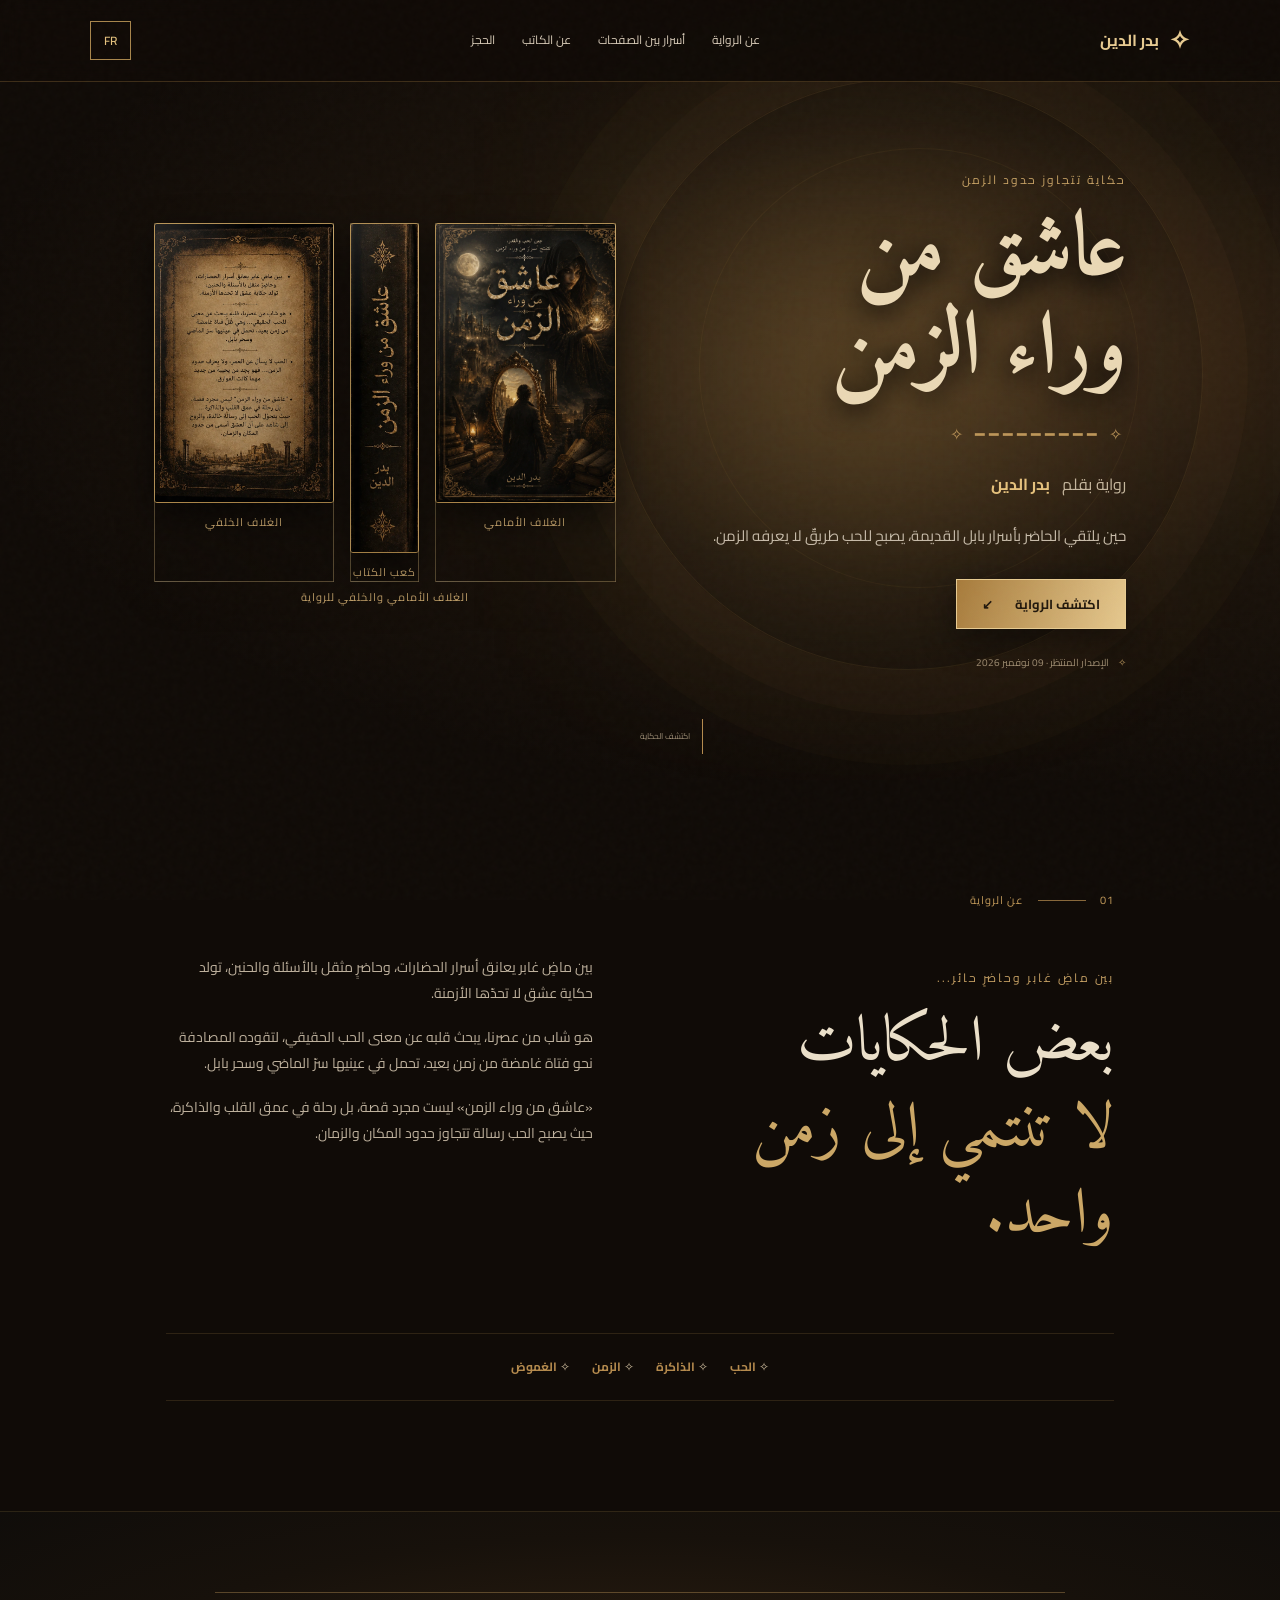
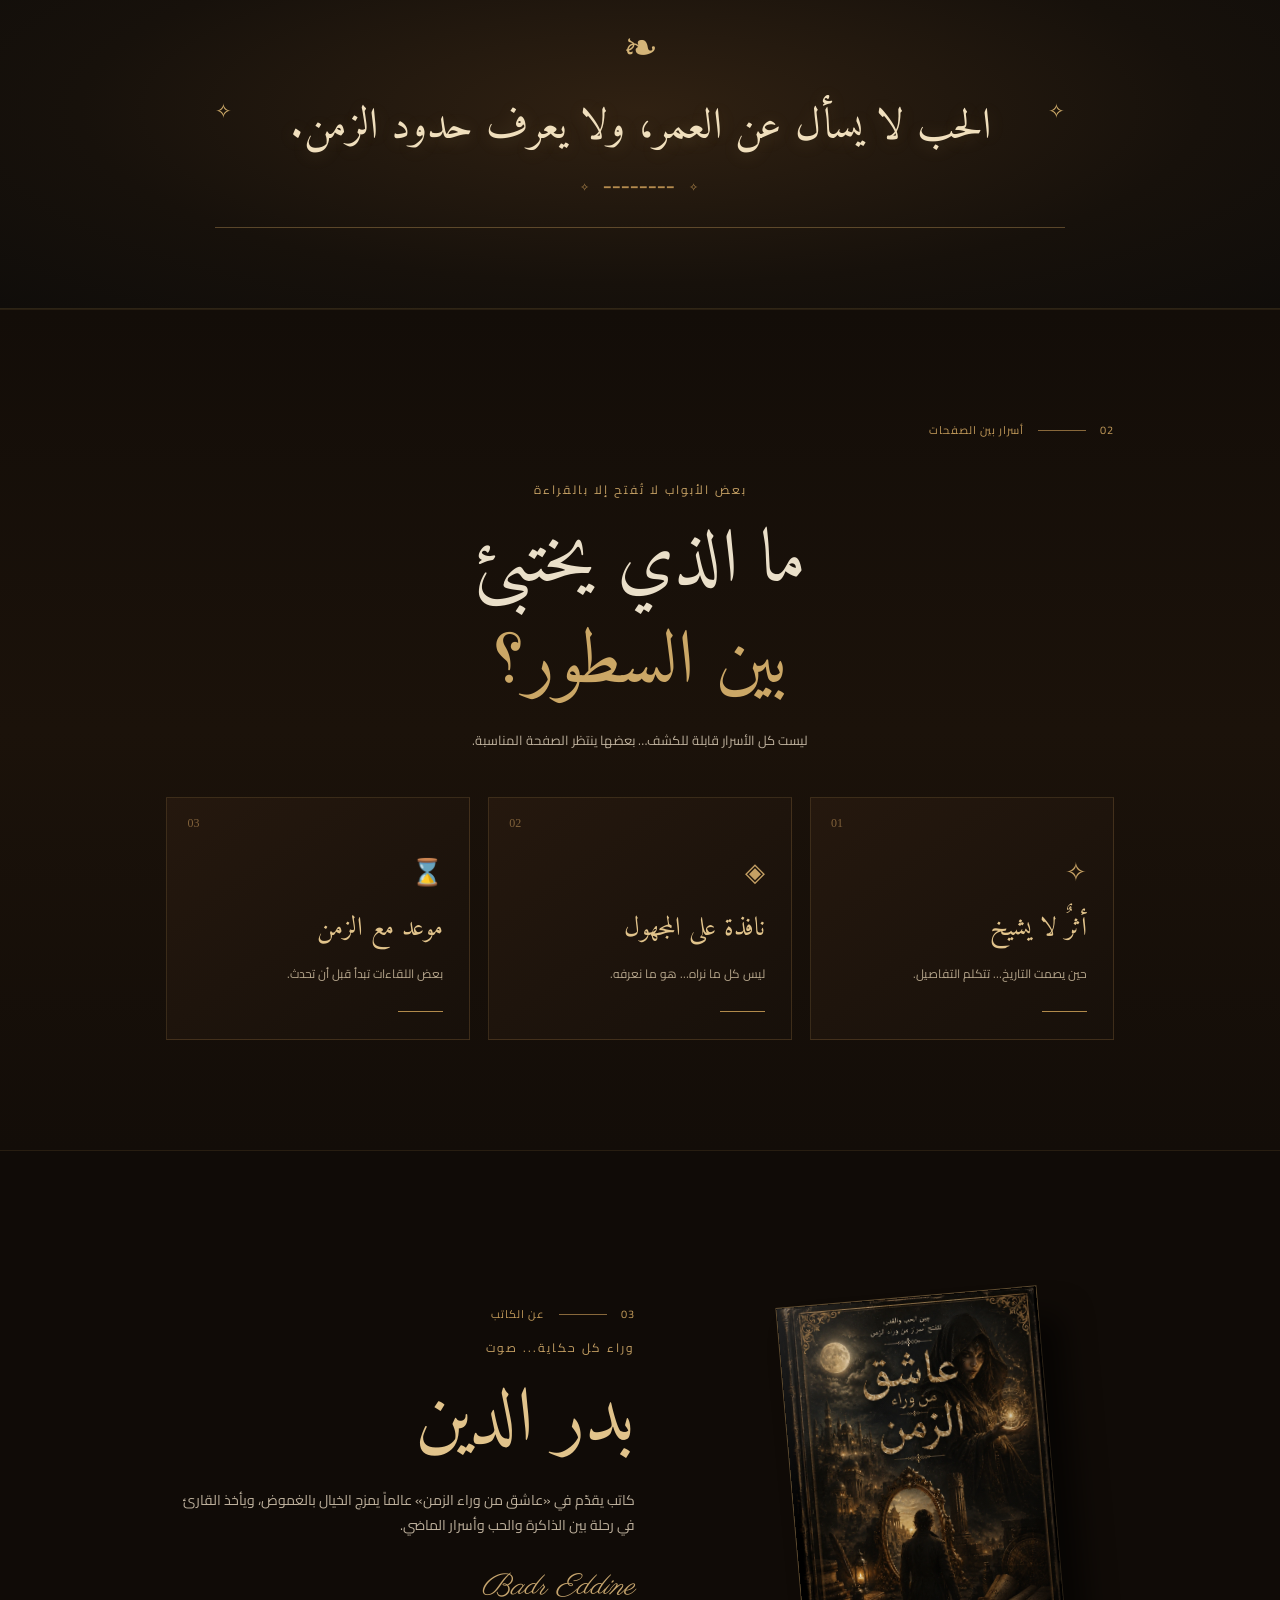
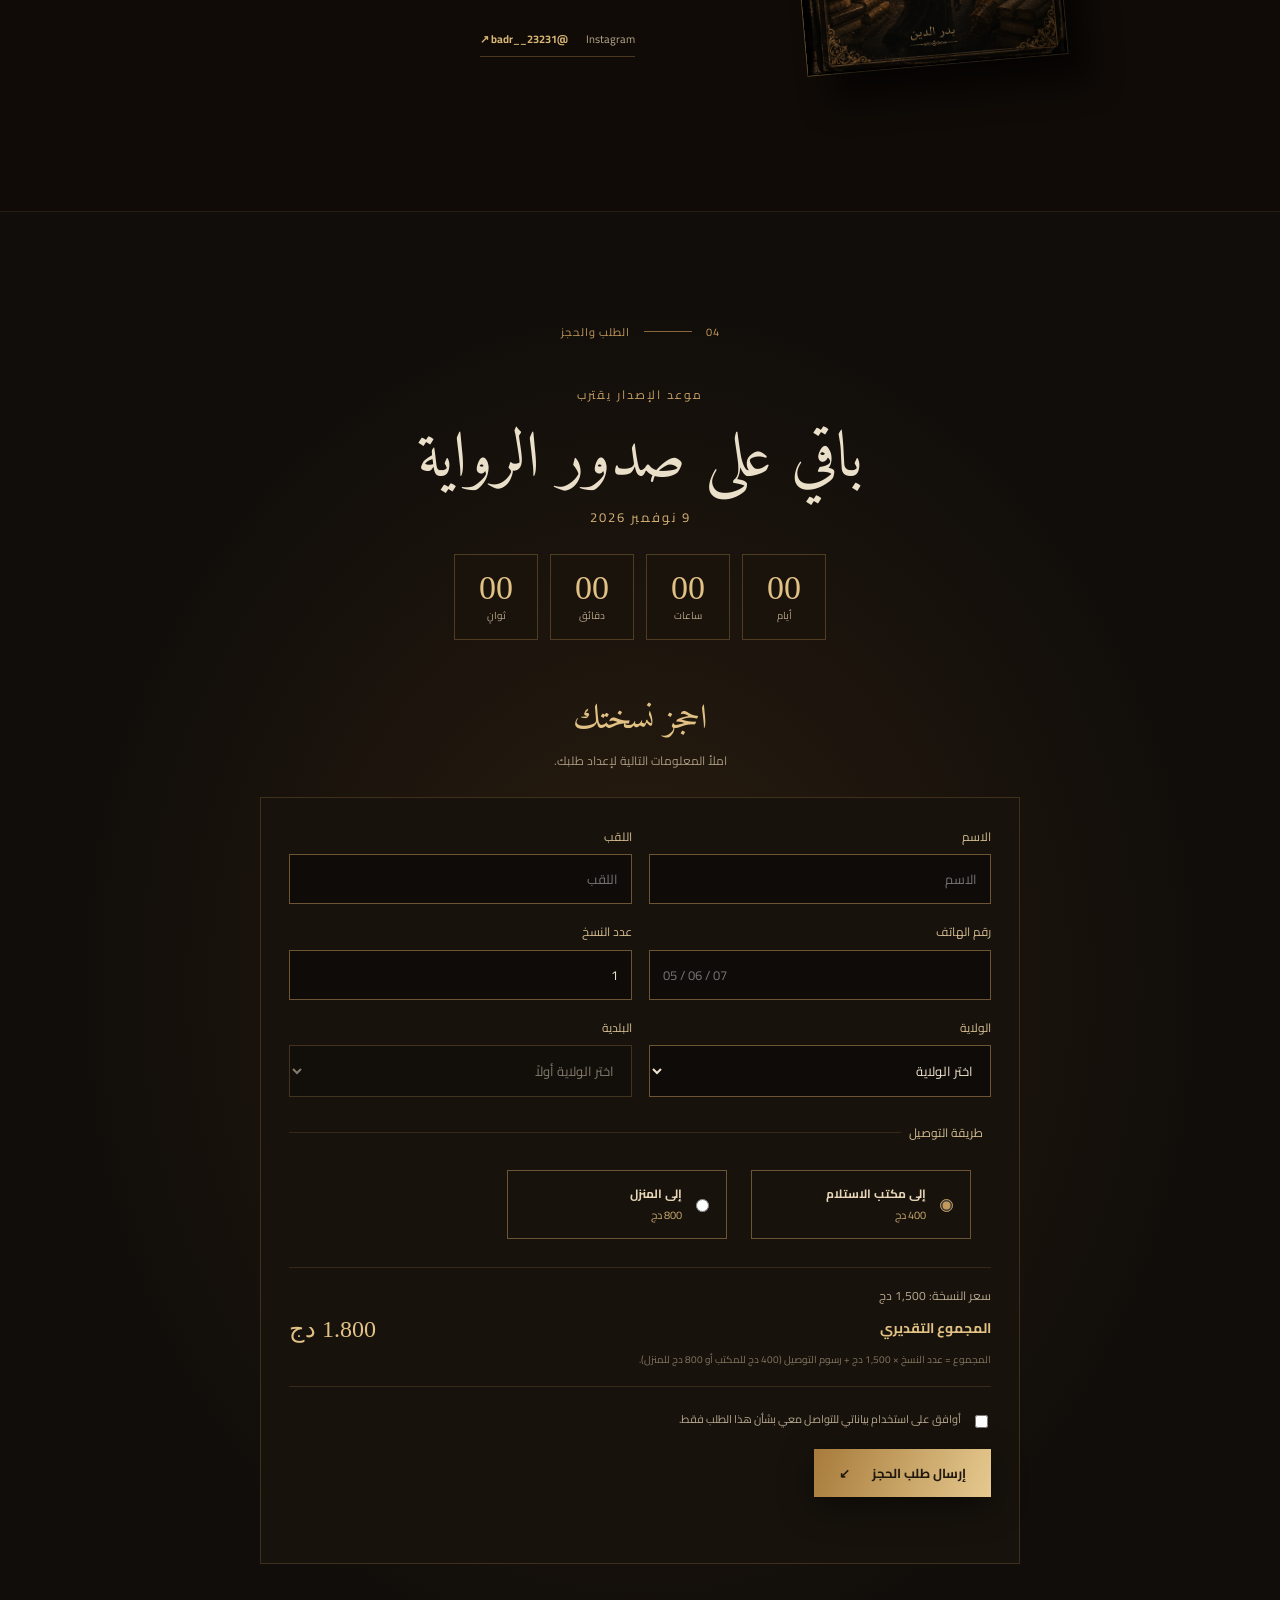
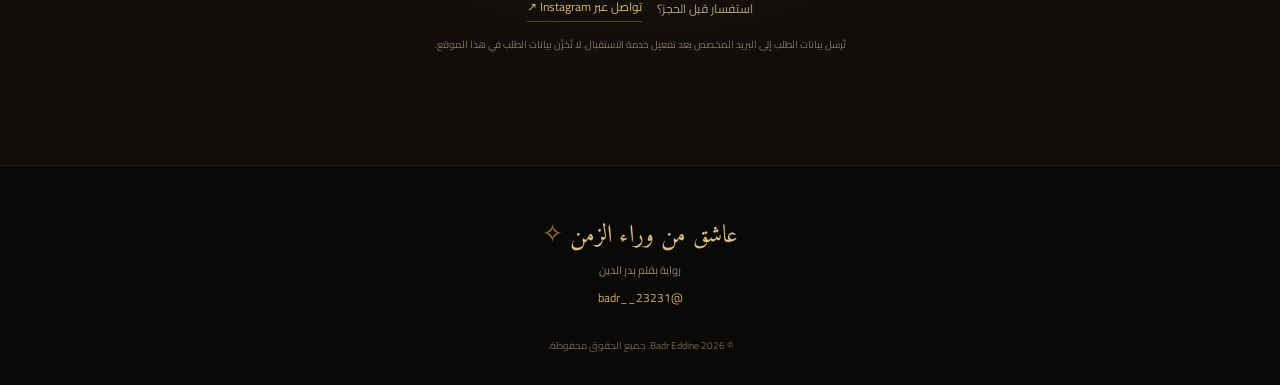
==== commit cc44905d: "Add files via upload" ====
--- a/index.html
+++ b/index.html
@@ -335,3 +335,4 @@
 <script src="script.js"></script>
 </body>
 </html>
+</html>
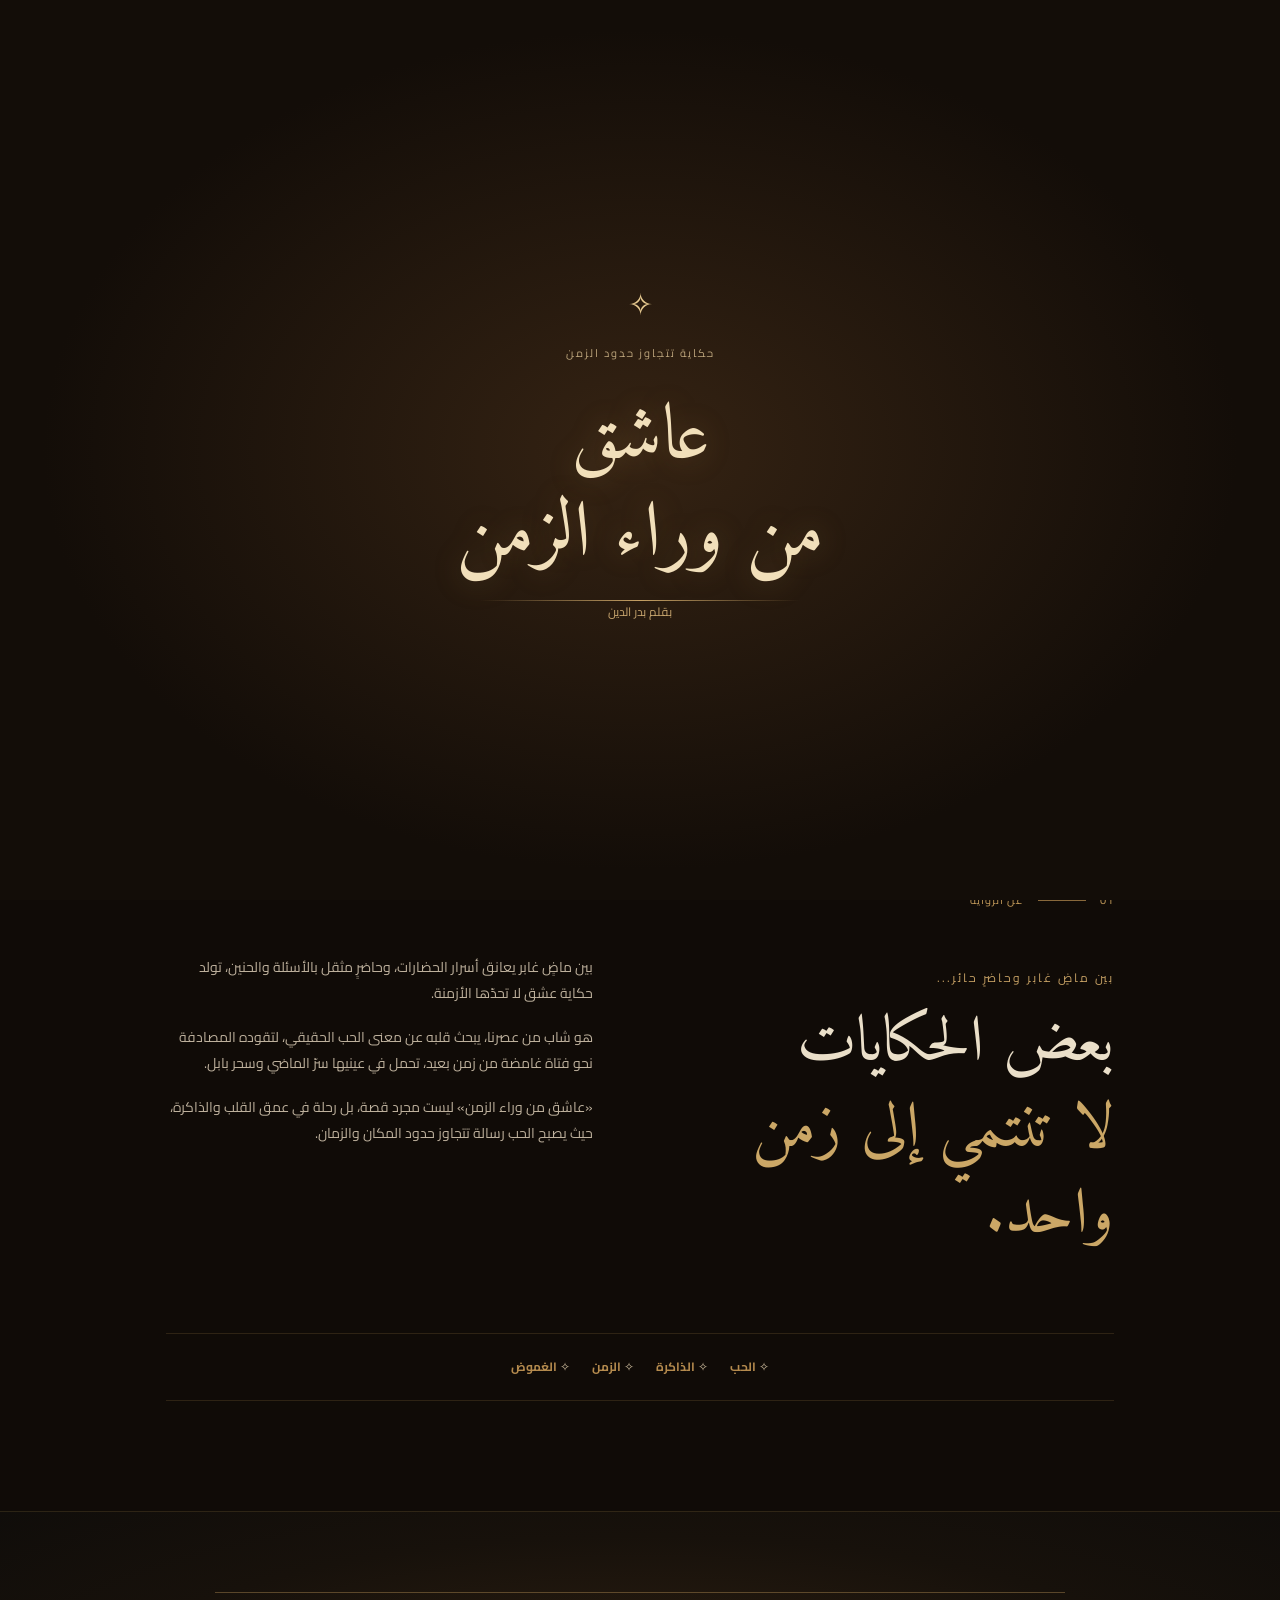
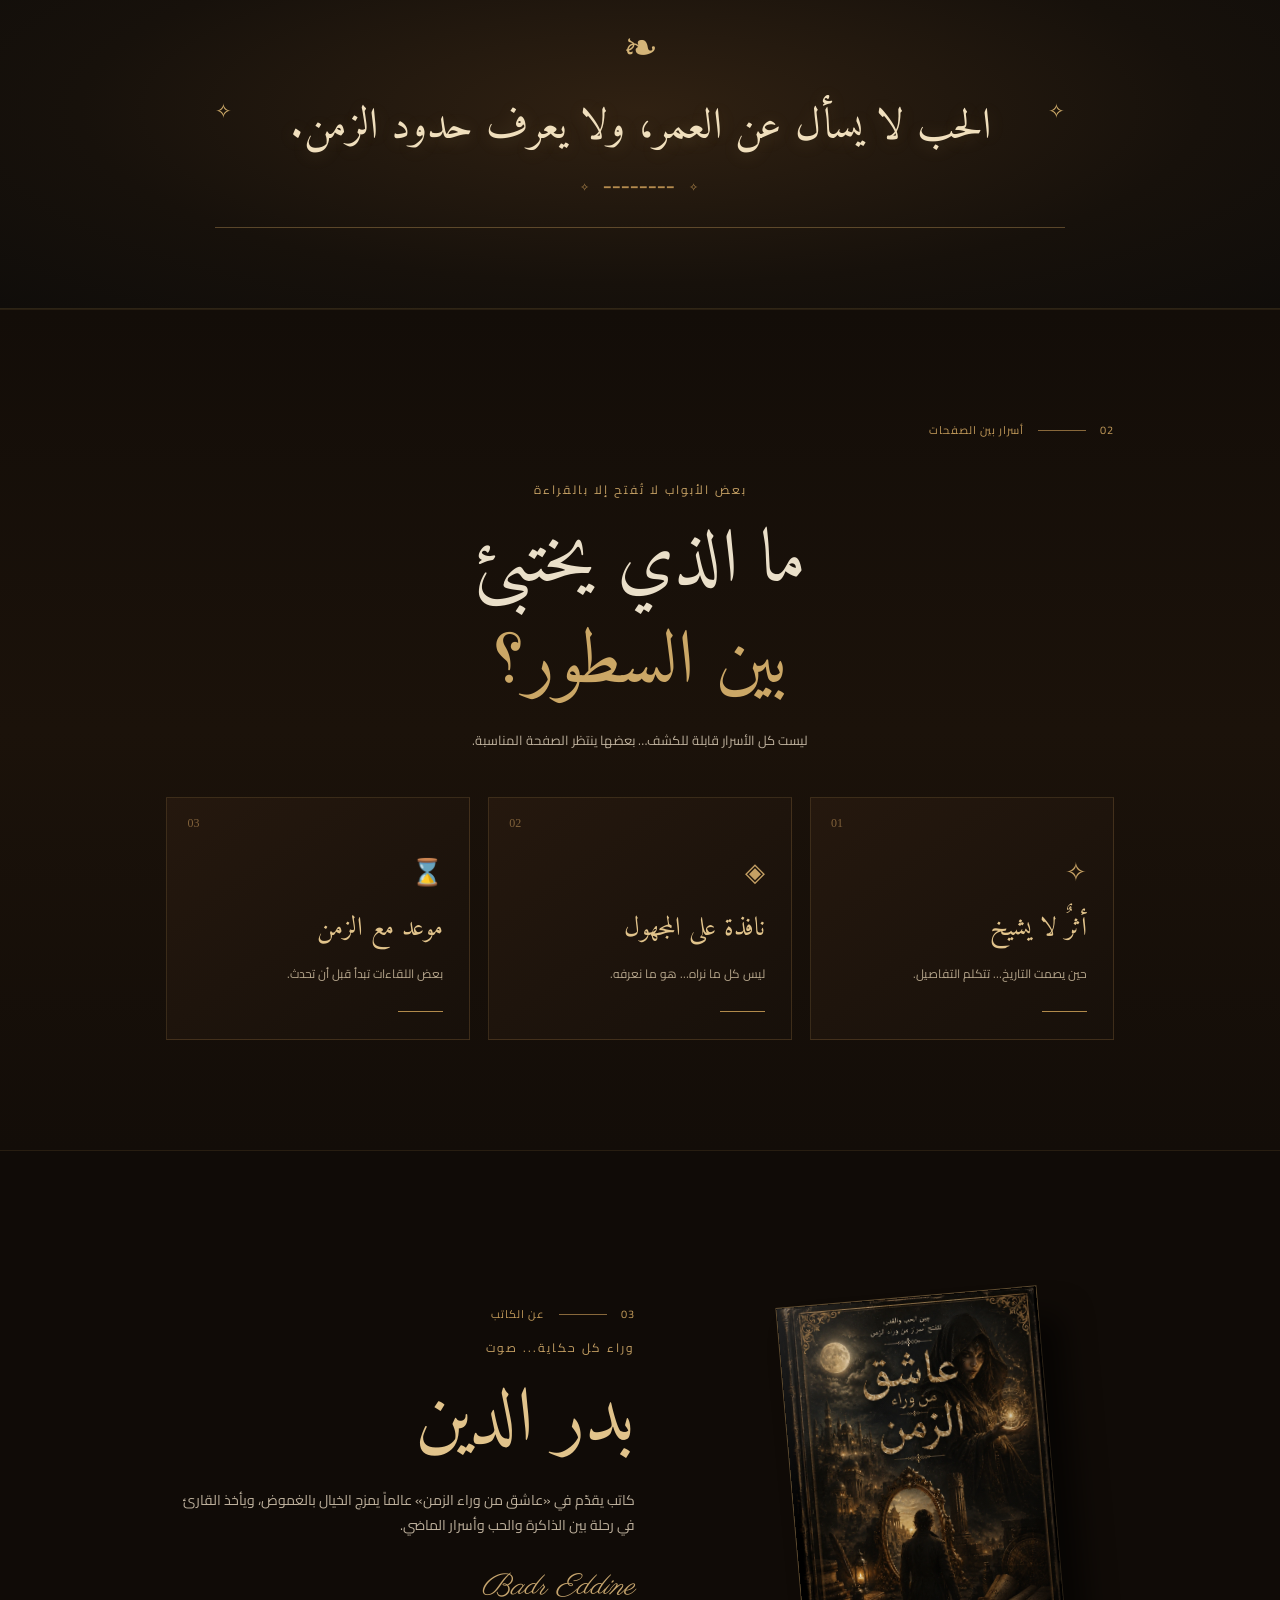
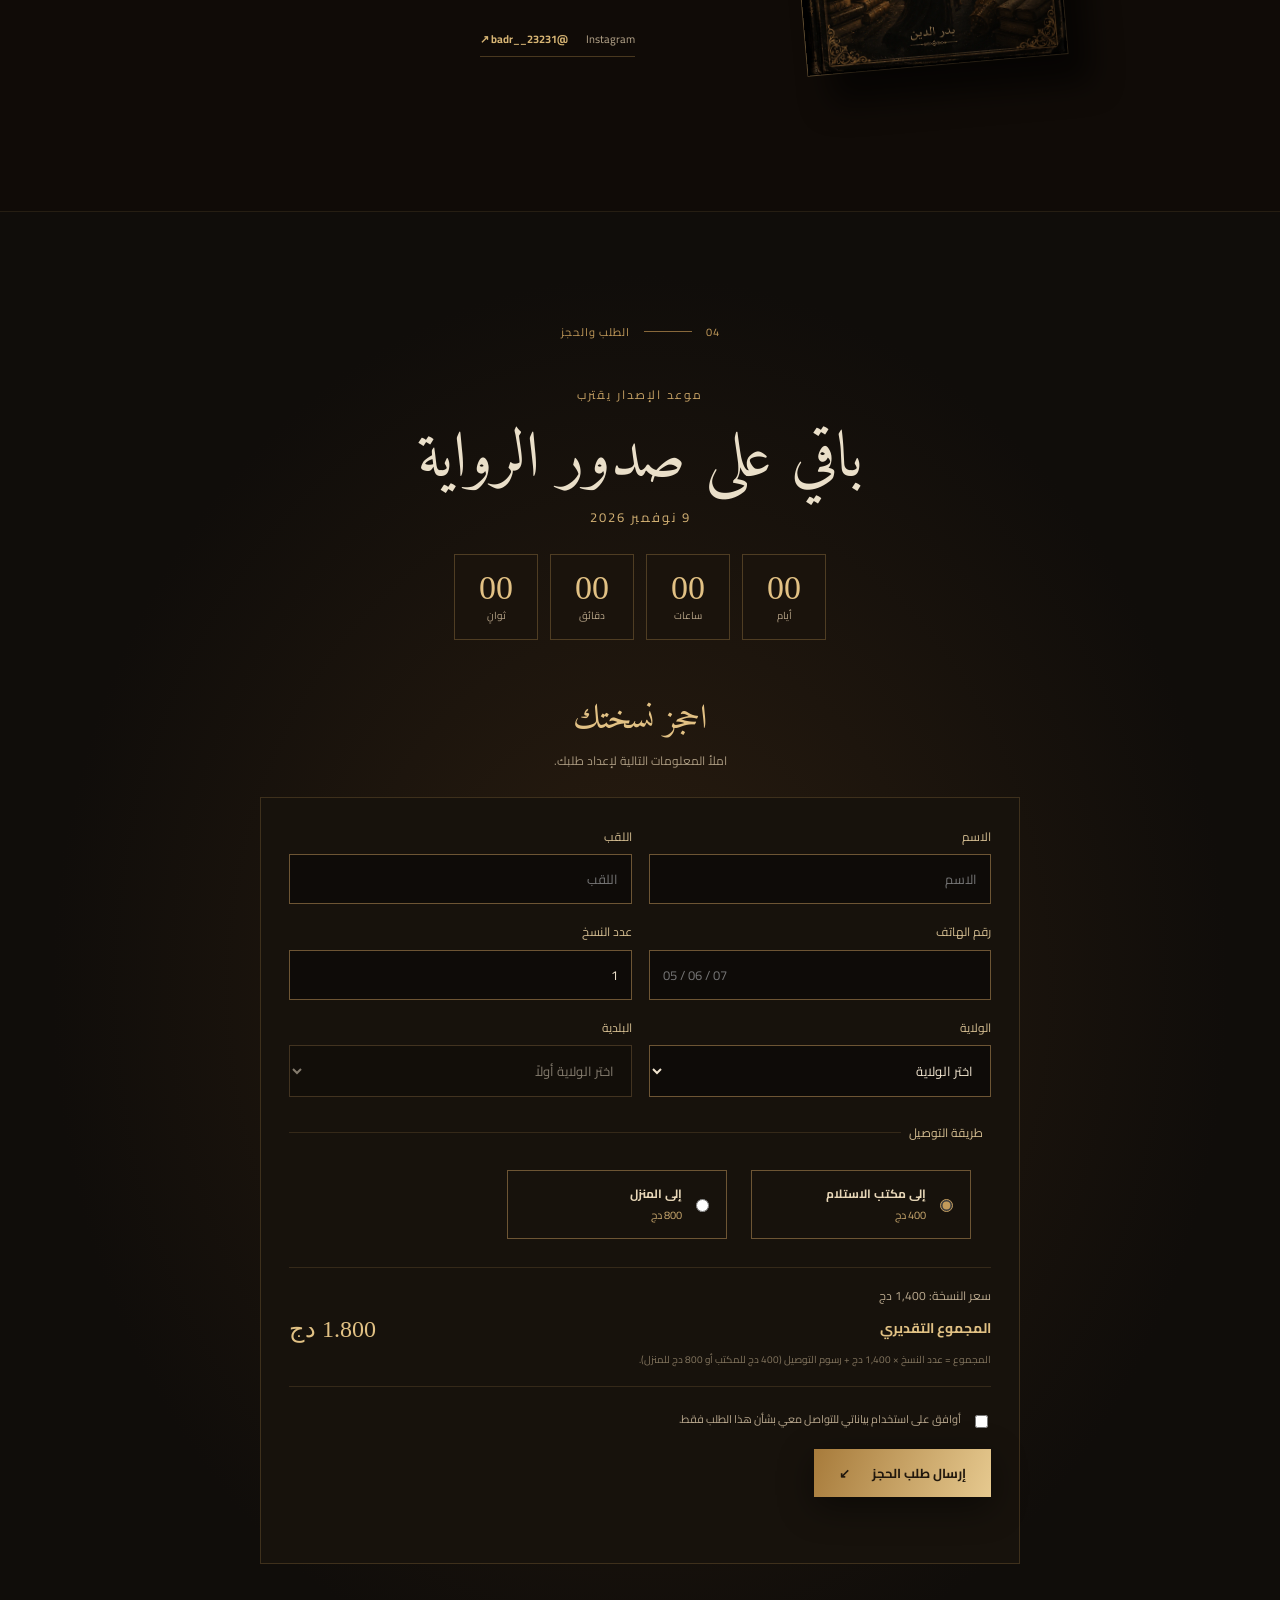
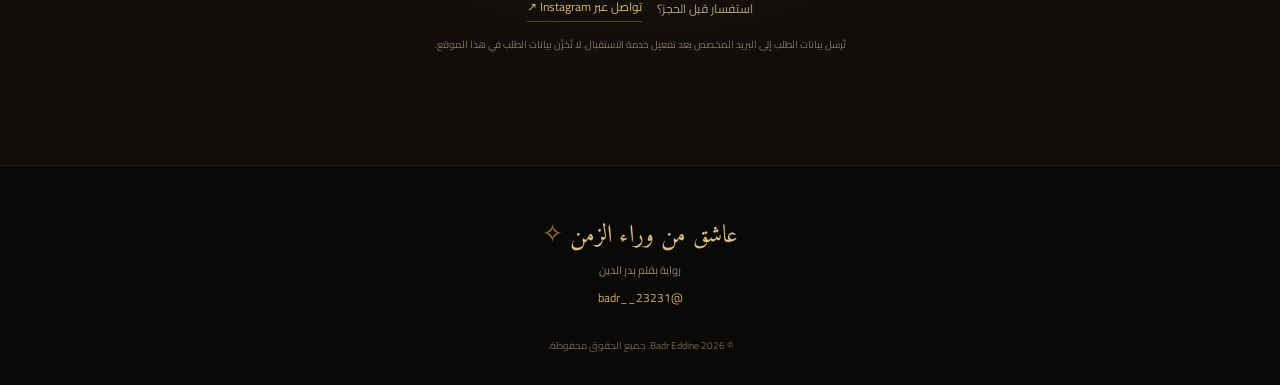
==== commit 92d4c9df: "Add files via upload" ====
--- a/index.html
+++ b/index.html
@@ -290,14 +290,14 @@
     </fieldset>
 
     <div class="order-total">
-      <span data-ar="سعر النسخة: 1,500 دج" data-fr="Prix par exemplaire : 1 500 DA">سعر النسخة: 1,500 دج</span>
+      <span data-ar="سعر النسخة: 1,400 دج" data-fr="Prix par exemplaire : 1 400 DA">سعر النسخة: 1,400 دج</span>
 
       <strong>
         <span data-ar="المجموع التقديري" data-fr="Total estimé">المجموع التقديري</span>
-        <b id="totalPrice">1,900 دج</b>
+        <b id="totalPrice">1,800 دج</b>
       </strong>
 
-      <small data-ar="المجموع = عدد النسخ × 1,500 دج + رسوم التوصيل (400 دج للمكتب أو 800 دج للمنزل)." data-fr="Total = quantité × 1 500 DA + livraison (400 DA au point relais ou 800 DA à domicile).">المجموع = عدد النسخ × 1,500 دج + رسوم التوصيل (400 دج للمكتب أو 800 دج للمنزل).</small>
+      <small data-ar="المجموع = عدد النسخ × 1,400 دج + رسوم التوصيل (400 دج للمكتب أو 800 دج للمنزل)." data-fr="Total = quantité × 1 400 DA + livraison (400 DA au point relais ou 800 DA à domicile).">المجموع = عدد النسخ × 1,400 دج + رسوم التوصيل (400 دج للمكتب أو 800 دج للمنزل).</small>
     </div>
 
     <label class="consent">
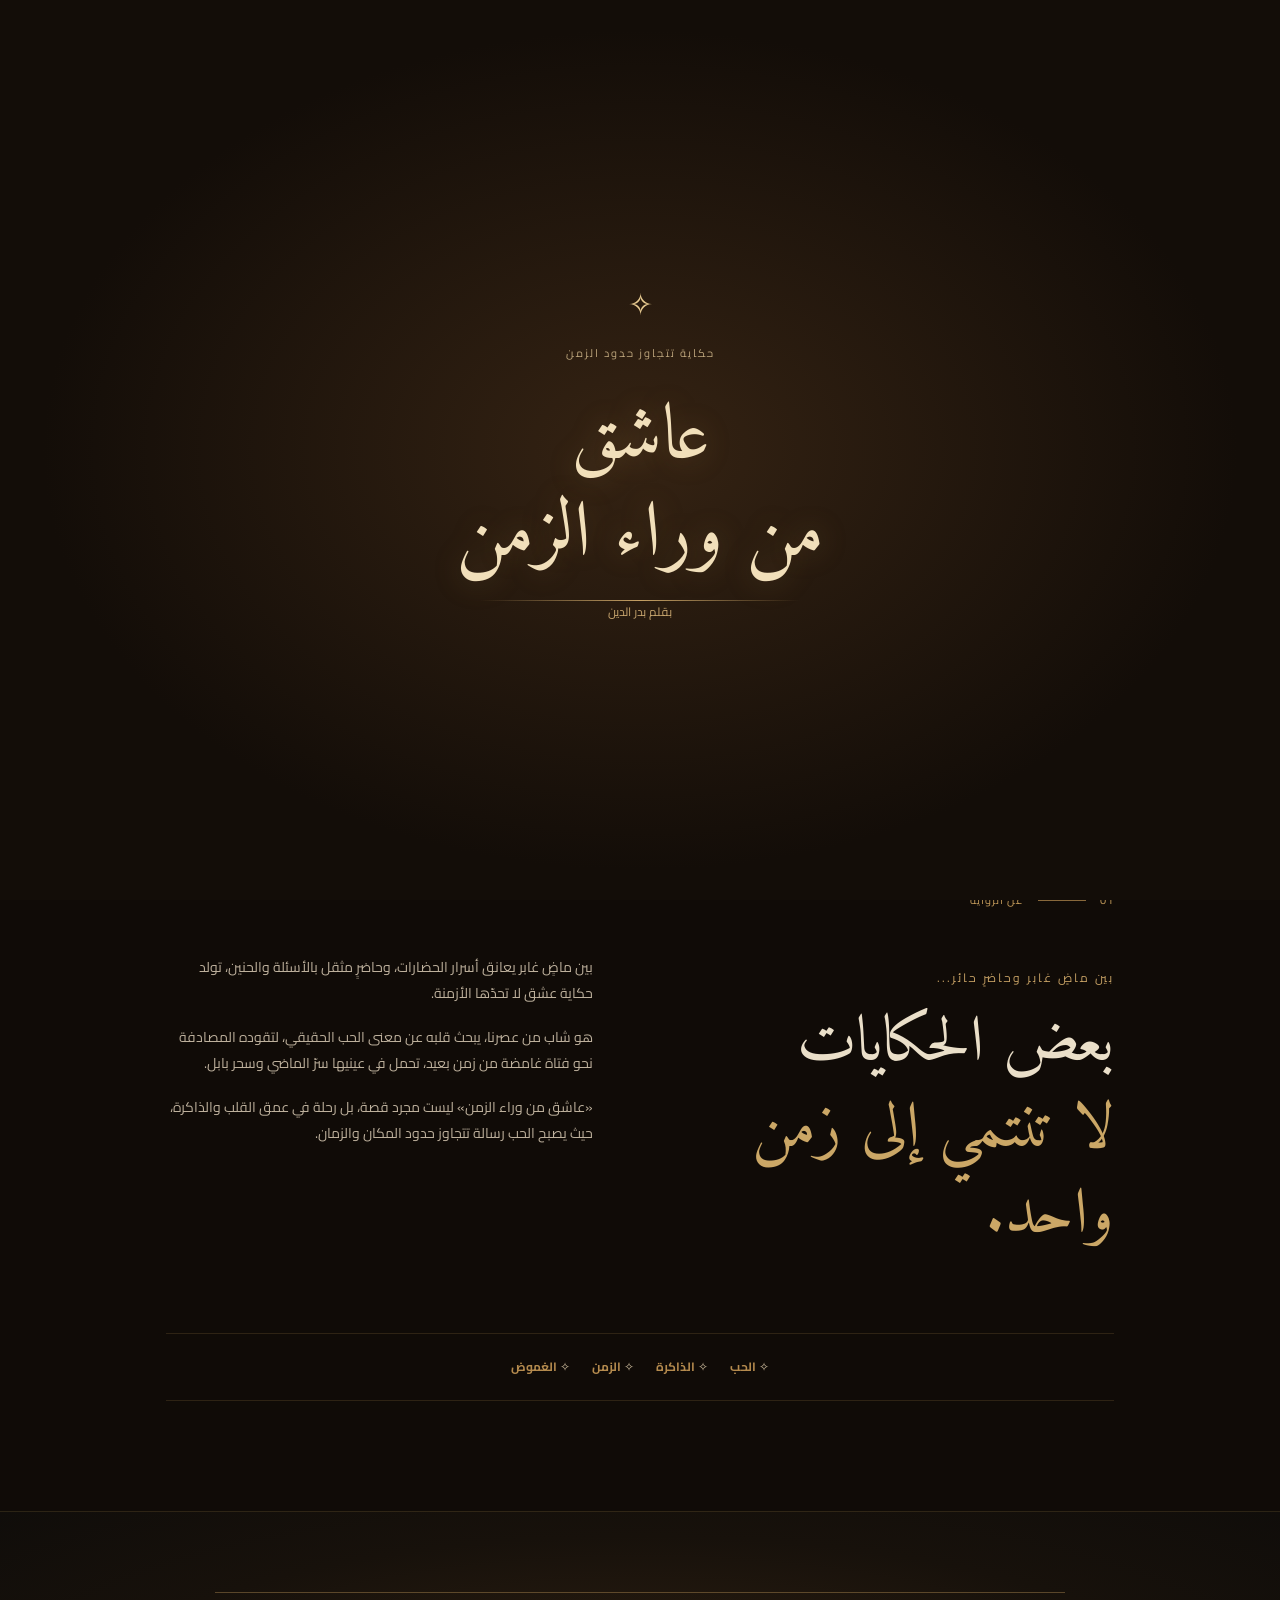
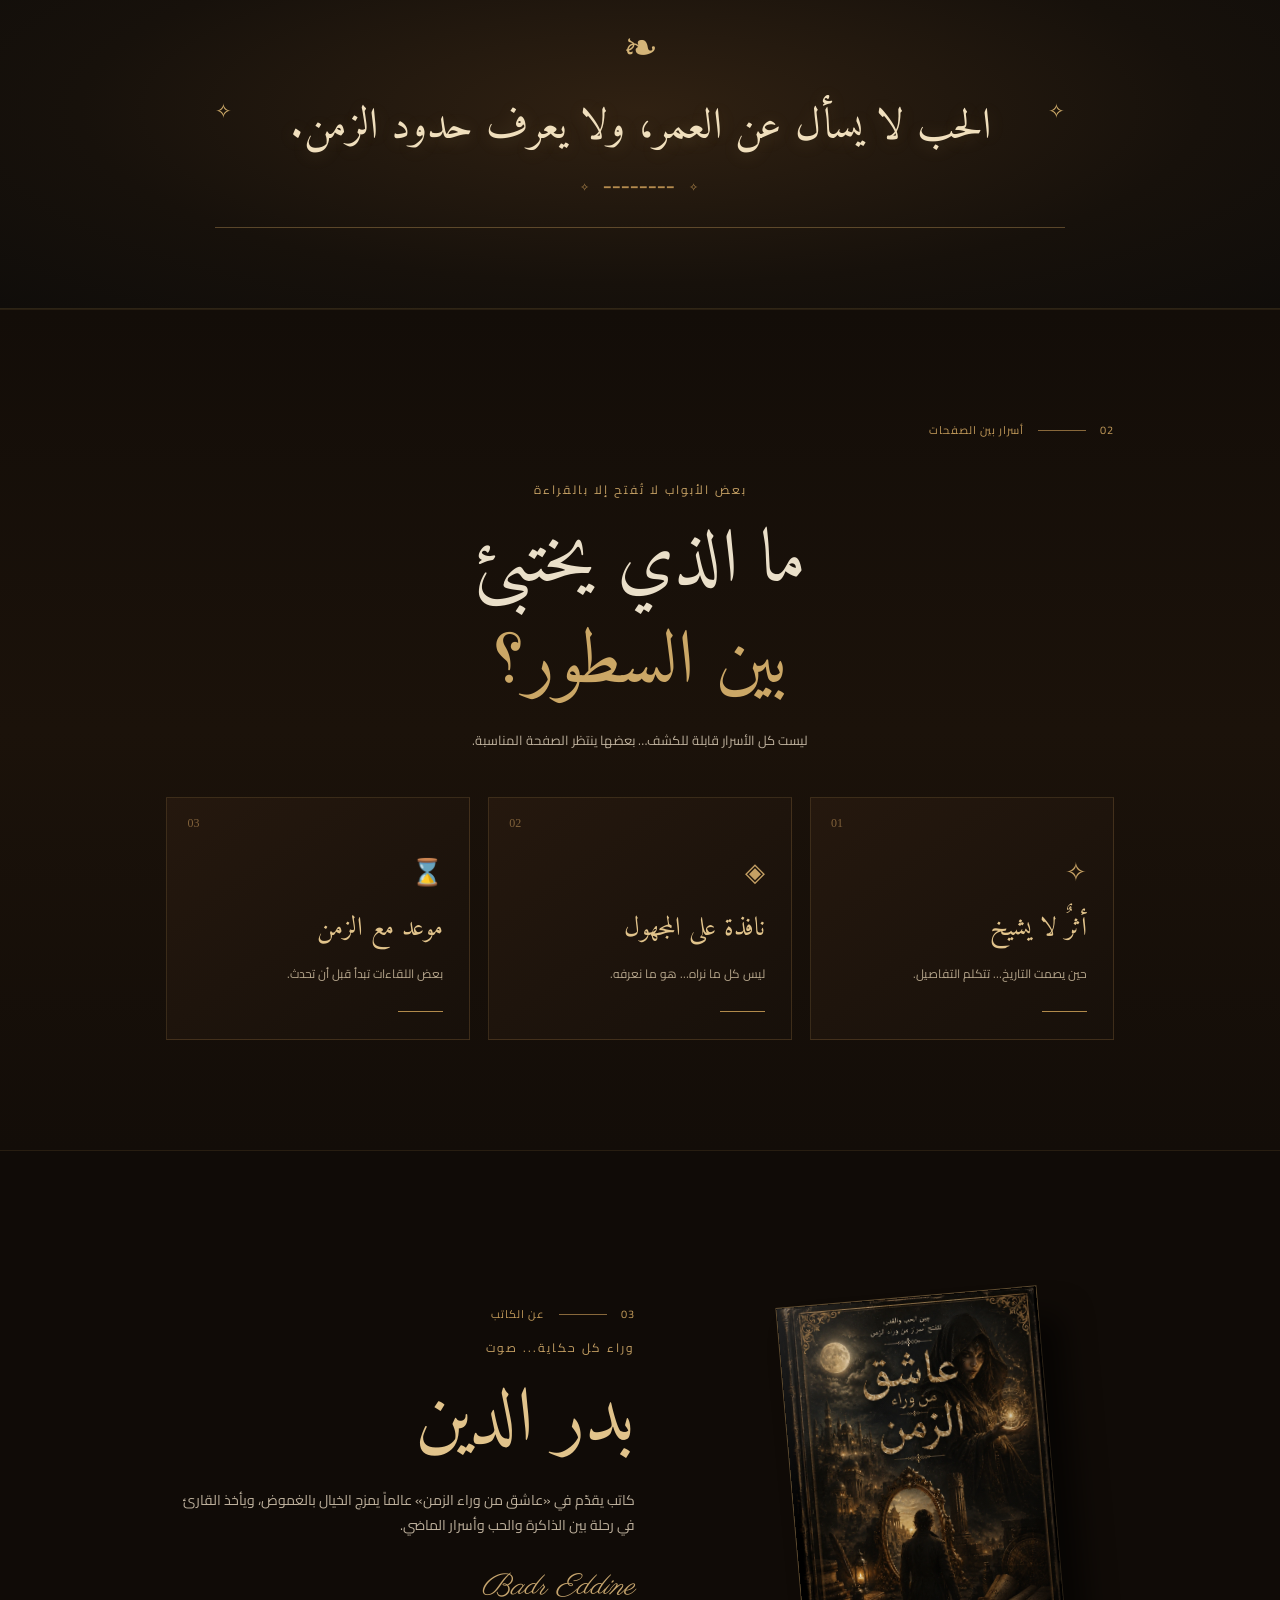
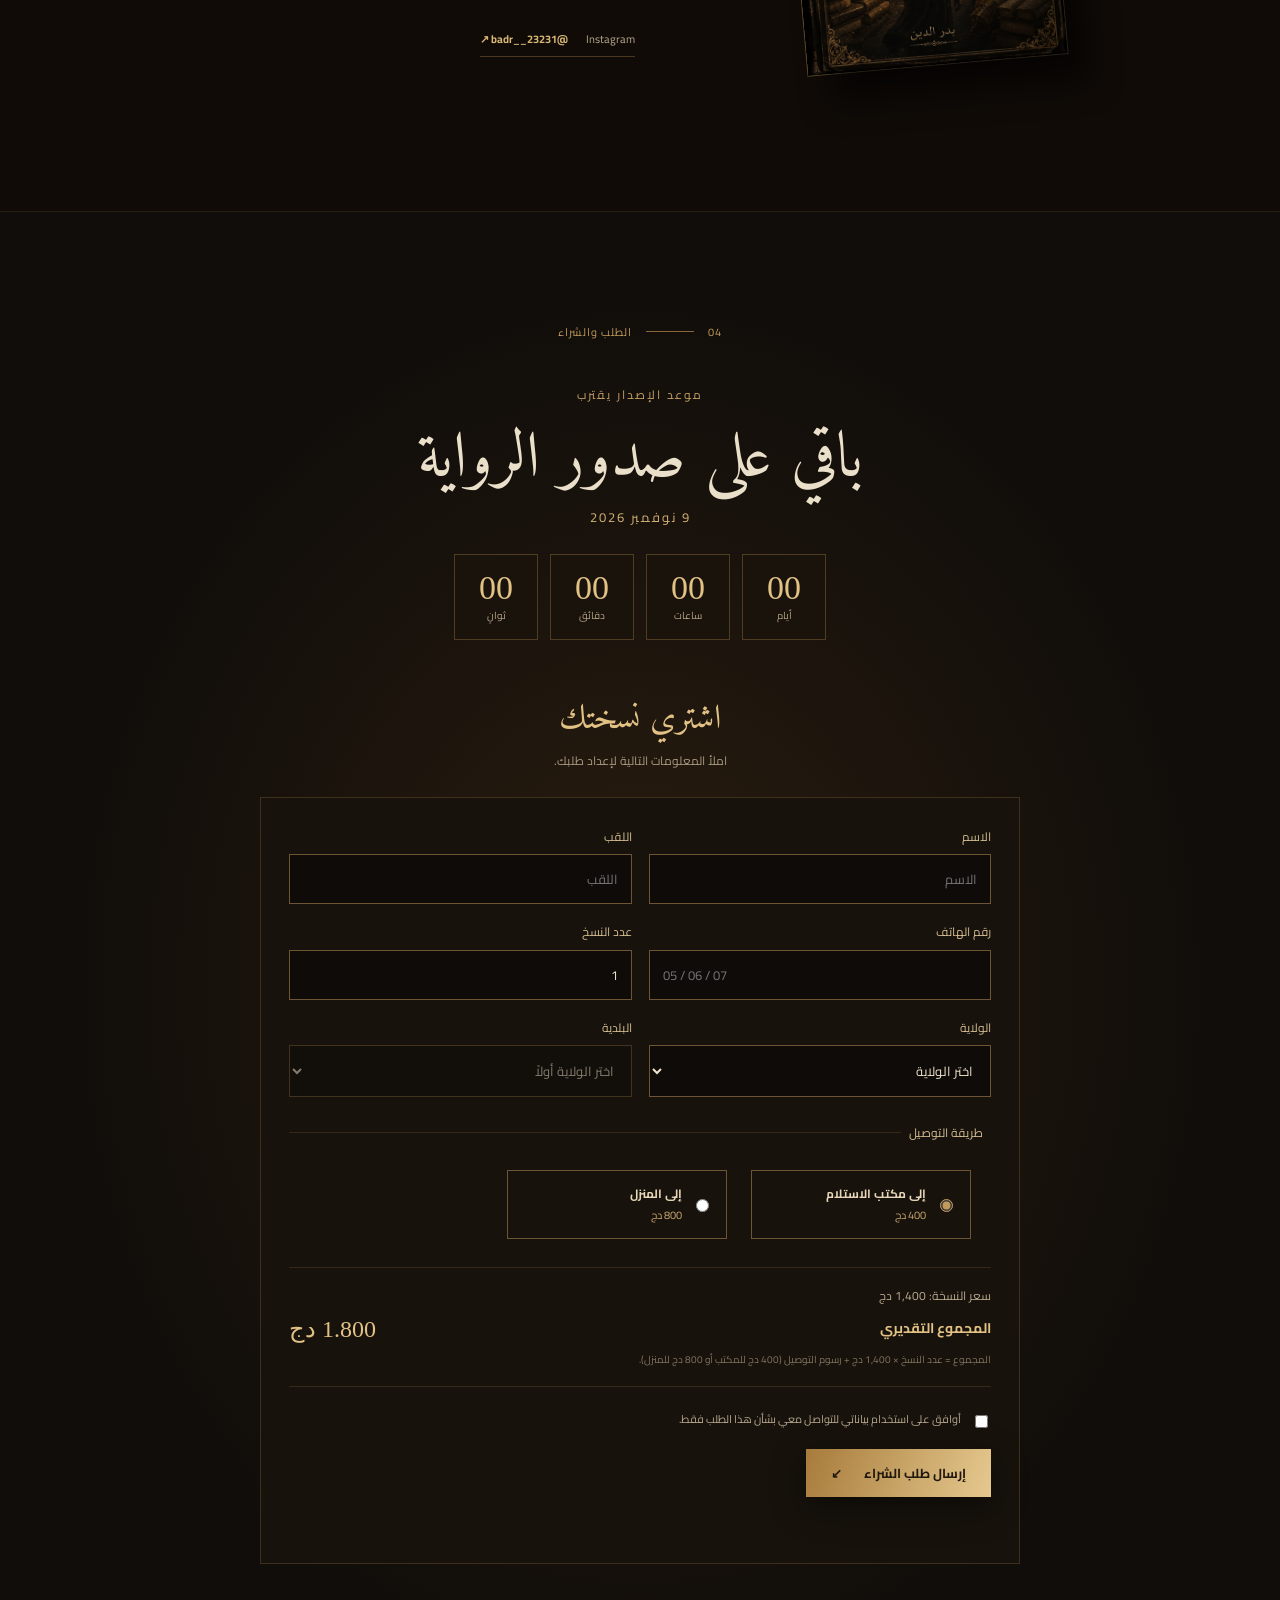
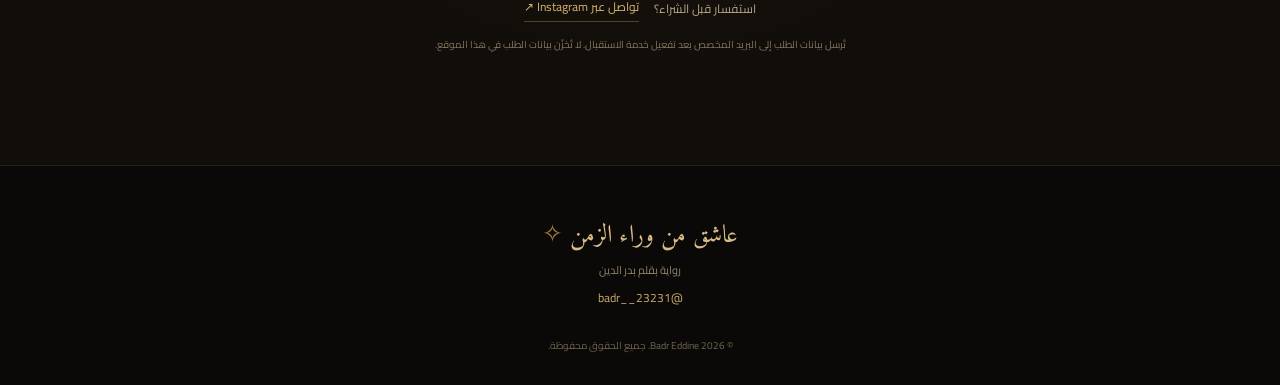
==== commit 6a624f96: "Add files via upload" ====
--- a/index.html
+++ b/index.html
@@ -36,7 +36,7 @@
     <a href="#story" data-ar="عن الرواية" data-fr="Le roman">عن الرواية</a>
     <a href="#secrets" data-ar="أسرار بين الصفحات" data-fr="Secrets entre les pages">أسرار بين الصفحات</a>
     <a href="#author" data-ar="عن الكاتب" data-fr="L’auteur">عن الكاتب</a>
-    <a href="#reserve" data-ar="الحجز" data-fr="Précommande">الحجز</a>
+    <a href="#reserve" data-ar="الشراء" data-fr="Précommande">الشراء</a>
   </nav>
 
   <button class="lang-switch" id="langBtn" type="button" aria-label="Changer la langue">FR</button>
@@ -211,7 +211,7 @@
   <div class="section-label centered">
     <span>04</span>
     <i></i>
-    <span data-ar="الطلب والحجز" data-fr="Commande et réservation">الطلب والحجز</span>
+    <span data-ar="الطلب والشراء" data-fr="Commande et réservation">الطلب والشراء</span>
   </div>
 
   <p class="kicker" data-ar="موعد الإصدار يقترب" data-fr="La sortie approche">موعد الإصدار يقترب</p>
@@ -228,7 +228,7 @@
   </div>
 
   <div class="order-heading">
-    <h3 data-ar="احجز نسختك" data-fr="Réservez votre exemplaire">احجز نسختك</h3>
+    <h3 data-ar="احجز نسختك" data-fr="Réservez votre exemplaire">اشتري نسختك</h3>
     <p data-ar="املأ المعلومات التالية لإعداد طلبك." data-fr="Remplissez les informations suivantes pour préparer votre commande.">املأ المعلومات التالية لإعداد طلبك.</p>
   </div>
 
@@ -306,7 +306,7 @@
     </label>
 
     <button class="button button-gold submit-order" type="submit">
-      <span data-ar="إرسال طلب الحجز" data-fr="Envoyer la précommande">إرسال طلب الحجز</span>
+      <span data-ar="إرسال طلب الشراء" data-fr="Envoyer la précommande">إرسال طلب الشراء</span>
       <span>↙</span>
     </button>
 
@@ -314,7 +314,7 @@
   </form>
 
   <div class="inquiry-separate">
-    <span data-ar="استفسار قبل الحجز؟" data-fr="Une question avant de réserver ?">استفسار قبل الحجز؟</span>
+    <span data-ar="استفسار قبل الشراء؟" data-fr="Une question avant d'acheter ?">استفسار قبل الشراء؟</span>
     <a href="https://www.instagram.com/badr__23231/" target="_blank" rel="noopener noreferrer" class="inquiry-link">
       <span data-ar="تواصل عبر Instagram" data-fr="Contactez-nous sur Instagram">تواصل عبر Instagram</span> ↗
     </a>
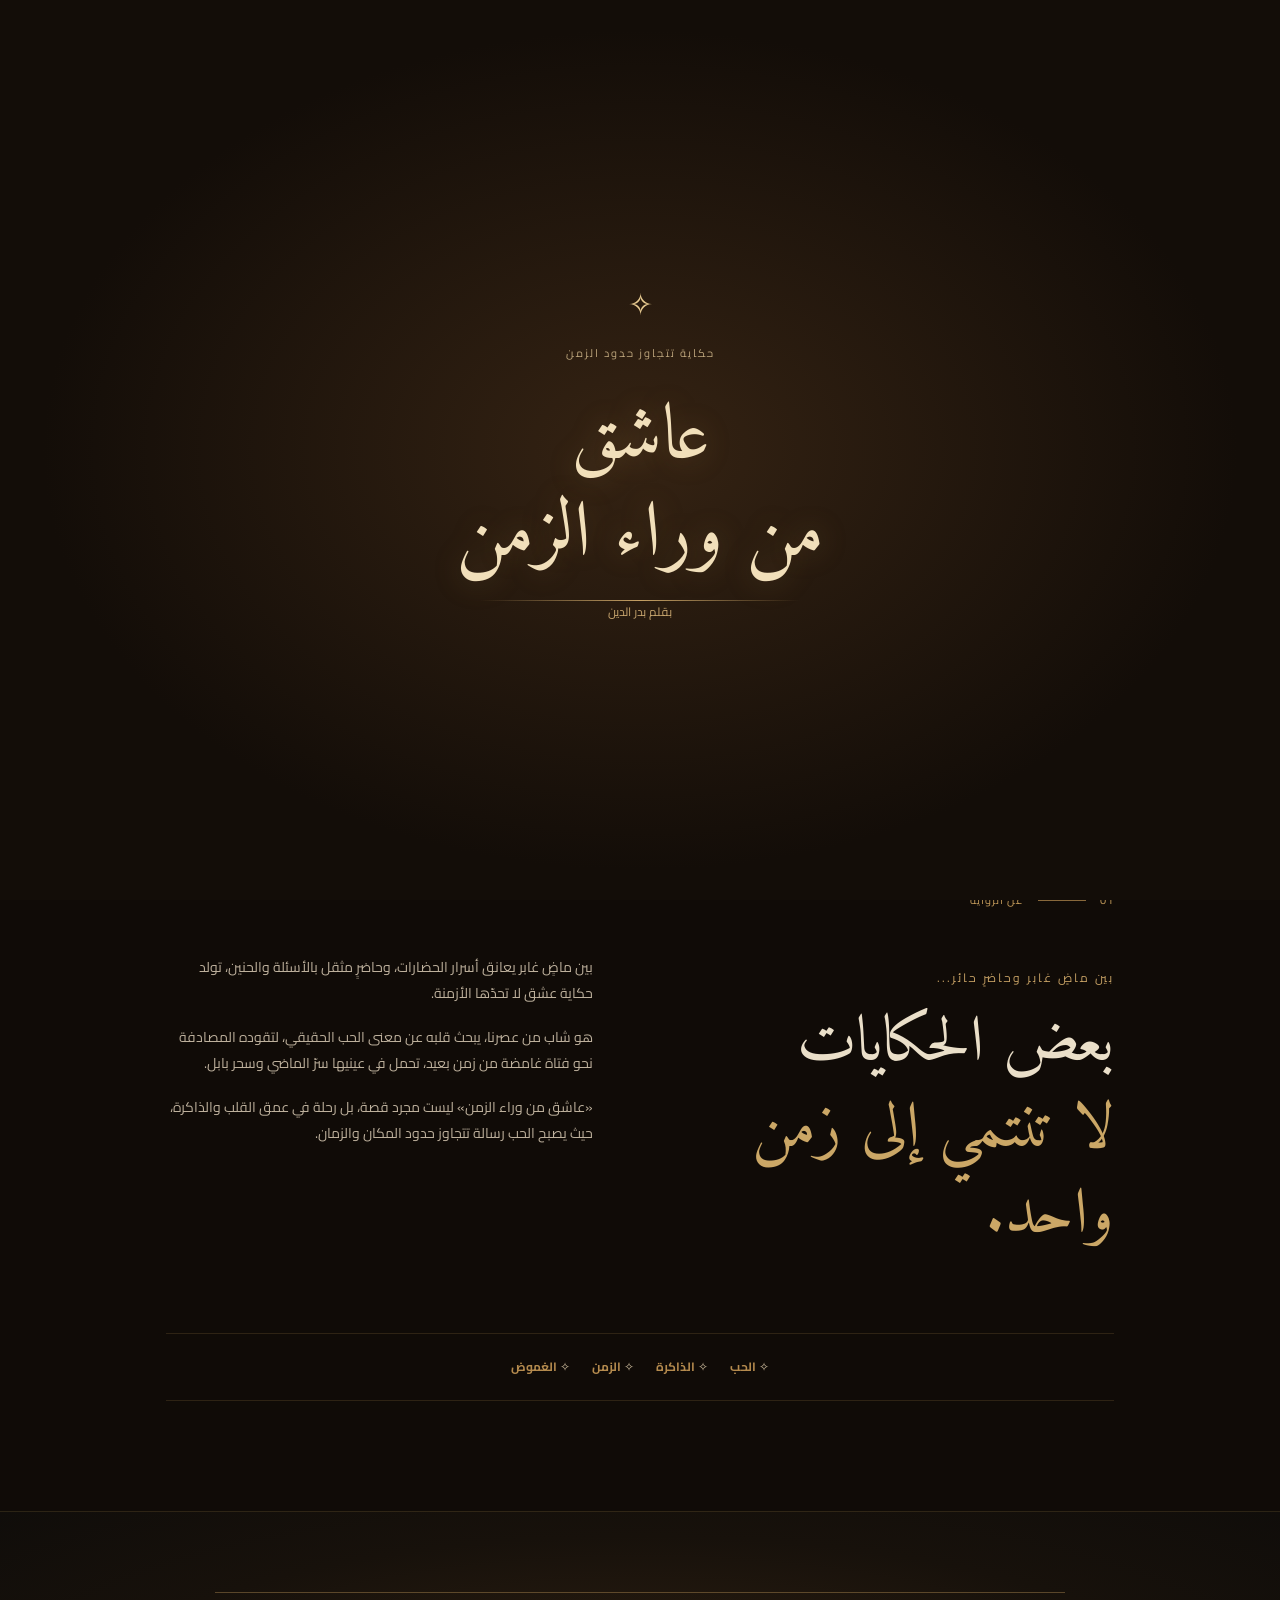
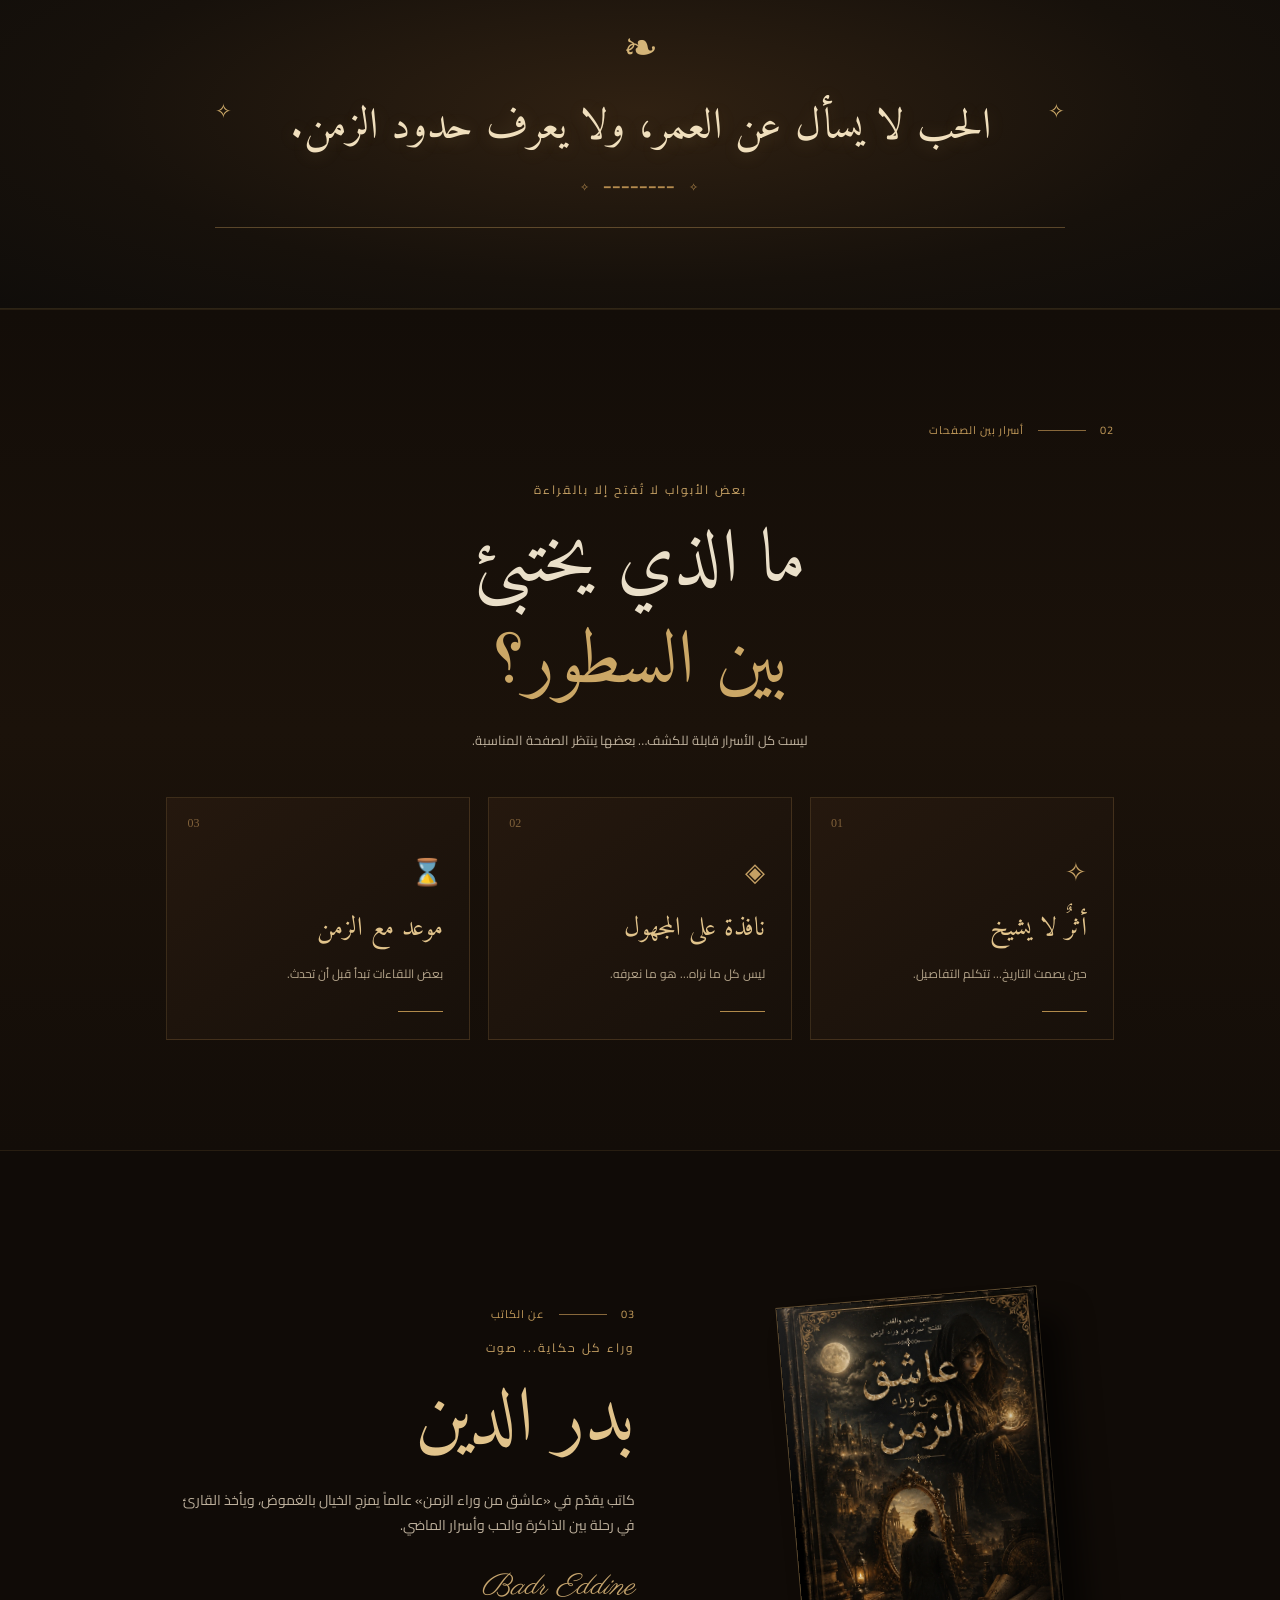
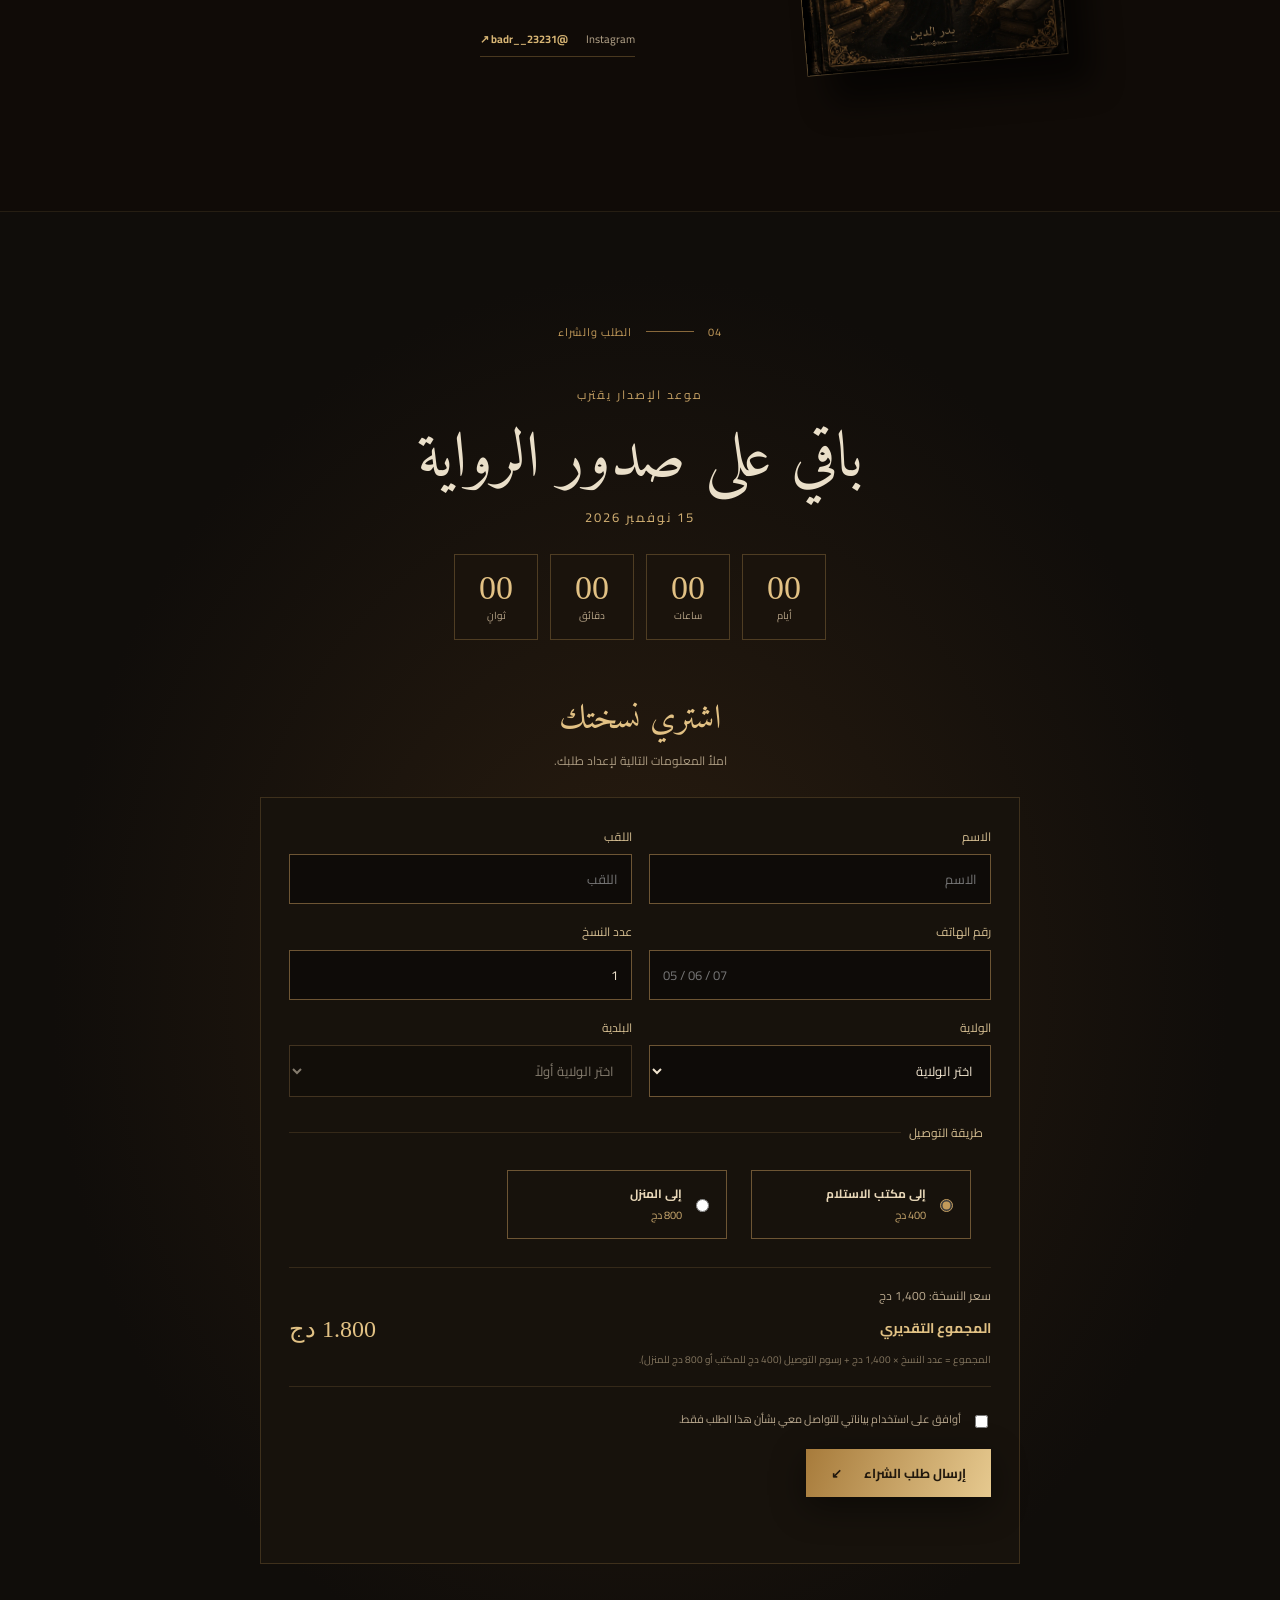
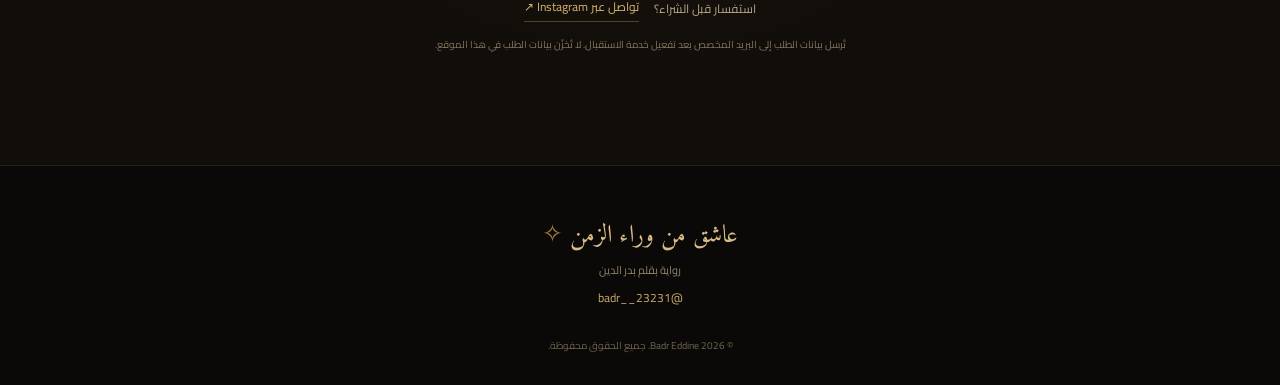
==== commit 6cf03565: "Add files via upload" ====
--- a/index.html
+++ b/index.html
@@ -218,7 +218,7 @@
 
   <h2 data-ar="باقي على صدور الرواية" data-fr="Avant la sortie du roman">باقي على صدور الرواية</h2>
 
-  <p class="release-date" data-ar="9 نوفمبر 2026" data-fr="9 novembre 2026">9 نوفمبر 2026</p>
+  <p class="release-date" data-ar="15 نوفمبر 2026" data-fr="15 novembre 2026">15 نوفمبر 2026</p>
 
   <div class="countdown" aria-label="العد التنازلي">
     <div><strong id="cdDays">00</strong><span data-ar="أيام" data-fr="Jours">أيام</span></div>
